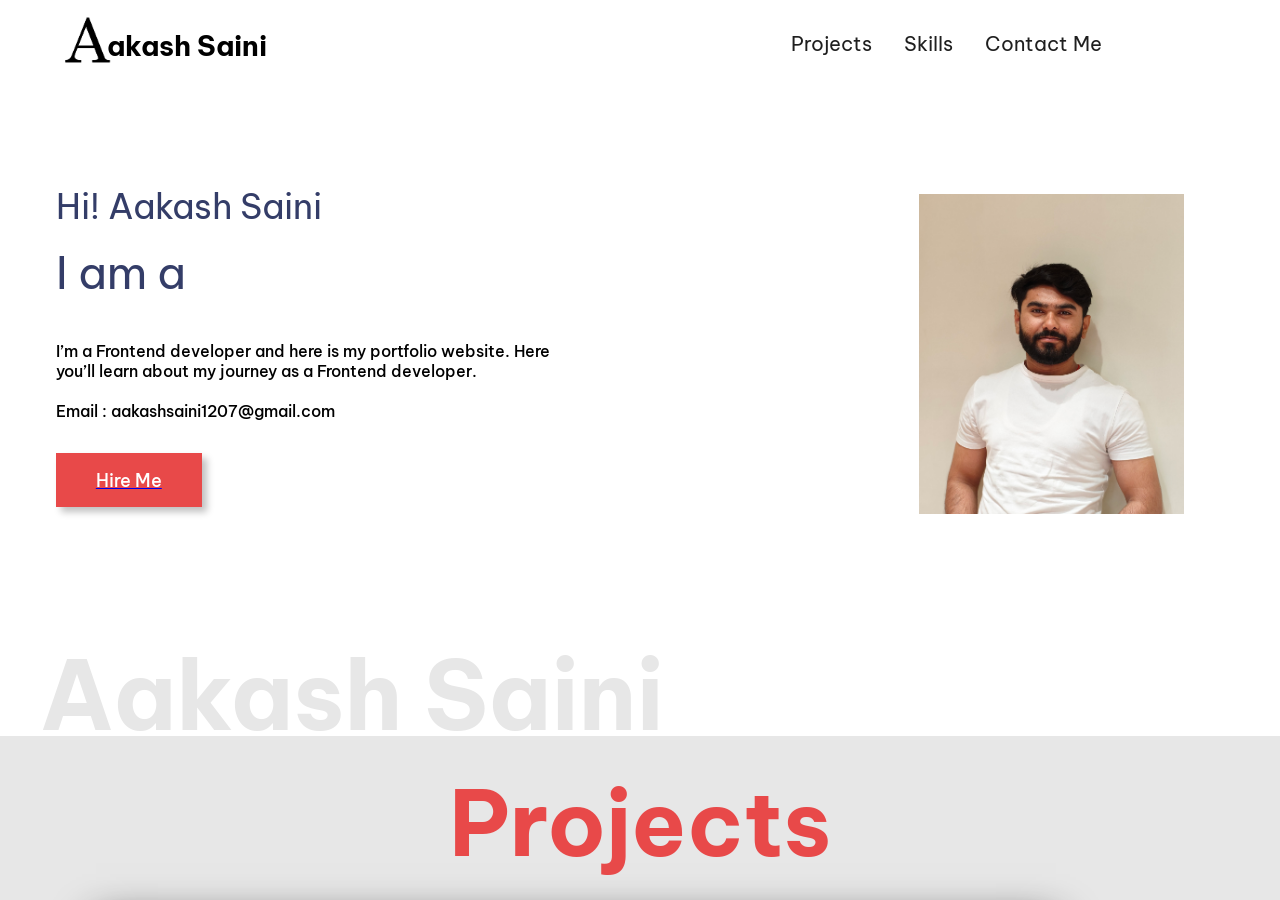
==== index.html @ d90a89c8 "new Link" ====
<!DOCTYPE html>
<html lang="en">

<head>
  <meta charset="UTF-8" />
  <meta http-equiv="X-UA-Compatible" content="IE=edge" />
  <meta name="viewport" content="width=device-width, initial-scale=1.0" />
  <title>Aakash Saini</title>

  <!-- Link CSS -->
  <link rel="stylesheet" href="./styles.css" />
  <link rel="stylesheet" href="https://cdnjs.cloudflare.com/ajax/libs/font-awesome/6.5.0/css/all.min.css" />

  <!-- Favicon -->
  <link rel="shortcut icon" href="./images/userAsset/Alogo.png" type="image/x-icon" />
</head>

<body>
  <div id="wrapper">
    <!-- Header Start -->
    <header>
      <div class="logo">
        <img src="./images/userAsset/Alogo.png" alt="#" />
        <h2 class="logoText">akash Saini</h2>
      </div>
      <nav>
        <ul>
          <li><a href="#projects">Projects</a></li>
          <li><a href="#skills">Skills</a></li>
          <li><a href="#contactMe">Contact Me</a></li>
        </ul>
      </nav>
    </header>
    <!-- Header End -->

    <!-- Hero Section Start -->
    <section class="heroSection">
      <h3 class="fadedText absolute">Aakash Saini</h3>
      <div class="infoContainer">
        <div class="heading">Hi! Aakash Saini</div>
        <div class="heading subHeading">I am a <span class="role"></span></div>
        <p class="desc">
          I’m a Frontend developer and here is my portfolio website. Here
          you’ll learn about my journey as a Frontend developer.
          <br><br>
          Email : aakashsaini1207@gmail.com
        </p>
     <a href="www.linkedin.com/in/aakash-saini112005"><div class="btn">Hire Me</div></a>   
      </div>
      <div class="imgContainer">
        <div class="absolute icons iconDots">
          <img src="./images/userAsset/dots.png" alt="" />
        </div>
        <div class="absolute icons icon-cube">
          <img src="./images/userAsset/cube.png" alt="" />
        </div>
        <div class="absolute icons icon-circle">
          <img src="./images/userAsset/circle.png" alt="" />
        </div>
        <div class="absolute icons iconZigZag">
          <img src="./images/userAsset/zigzags.png" alt="" />
        </div>
        <div class="absolute icons icon-plus">
          <img src="./images/userAsset/plus.png" alt="" />
        </div>
        <div class="">
          <div class="userImage">
            <img src="./images/userAsset/Aakash.jpg" alt="" />
          </div>
        </div>
      </div>
    </section>
    <!-- Hero Section End -->

    <!-- Project Section Start -->
    <section id="projects" class="projectSection">
      <h2 class="projectTitle">Projects</h2>
      <div class="projectContainer">
        <div class="projectCard" id="project1">
          <div class="projectNumber rightNumber">01</div>
          <div class="projectContent leftProjectContent">
            <div class="projectSkillsContainer">
              <img class="projectSkill" src="./images/stack/HTML.png" alt="" />
              <img class="projectSkill" src="./images/stack/CSS.png" alt="" />
              <img class="projectSkill" src="./images/stack/Javascript.svg" alt="" />
              <img class="projectSkill" src="./images/stack/Tailwind.png" alt="" />
              <img class="projectSkill" src="./images/stack/Redux.svg" alt="" />
              <img class="projectSkill" src="./images/stack/Vercel.svg" alt="" />
            </div>
            <h2 class="projectHeading">SHOPNETIC</h2>
            <p class="projectSubHeading">
              Its is a Ecommerce Platform which provide you to ShOP According Your Need
            </p>
            <div class="btnGroup">
              <button class="btn btnProject">Read More</button>
              <a href="https://github.com/aakash112005/SHOPNETIC">
                <i title="GitHubLink" class="fa-brands fa-github icon"></i>
              </a>
              <a href="https://shopnetic-green.vercel.app/">
                <i title="Live Link" class="fa-solid fa-link icon"></i>
              </a>
            </div>
          </div>
        </div>

        <div class="projectCard" id="project2">
          <div class="projectNumber leftNumber">02</div>
          <div class="projectContent rightProjectContent">
            <div class="projectSkillsContainer">
              <img class="projectSkill" src="./images/stack/HTML.png" alt="" />
              <img class="projectSkill" src="./images/stack/CSS.png" alt="" />
              <img class="projectSkill" src="./images/stack/Javascript.svg" alt="" />
              <img class="projectSkill" src="./images/stack/Tailwind.png" alt="" />
              <img class="projectSkill" src="./images/stack/Redux.svg" alt="" />
              <img class="projectSkill" src="./images/stack/Vercel.svg" alt="" />
            </div>
            <h2 class="projectHeading">Tech-Courses</h2>
            <p class="projectSubHeading">
              A platform to Learn various Technology
            </p>
            <div class="btnGroup">
              <button class="btn btnProject">Read More</button>
              <a href="https://github.com/aakash112005/Tech-Courses">
                <i title="GitHubLink" class="fa-brands fa-github icon"></i>
              </a>
              <a href="https://tech-courses-omega.vercel.app/">
                <i title="Live Link" class="fa-solid fa-link icon"></i>
              </a>
            </div>
          </div>
        </div>

        <div class="projectCard" id="project3">
          <div class="projectNumber rightNumber">03</div>
          <div class="projectContent leftProjectContent">
            <div class="projectSkillsContainer">
              <img class="projectSkill" src="./images/stack/HTML.png" alt="" />
              <img class="projectSkill" src="./images/stack/CSS.png" alt="" />
              <img class="projectSkill" src="./images/stack/Javascript.svg" alt="" />
              <img class="projectSkill" src="./images/stack/Tailwind.png" alt="" />
              <img class="projectSkill" src="./images/stack/Redux.svg" alt="" />
              <img class="projectSkill" src="./images/stack/Vercel.svg" alt="" />
            </div>
            <h2 class="projectHeading">Weather App</h2>
            <p class="projectSubHeading">A Website in Which Your Weather of Your city</p>
            <div class="btnGroup">
              <button class="btn btnProject">Read More</button>
              <a href="https://github.com/aakash112005/Weather-App">
                <i title="GitHubLink" class="fa-brands fa-github icon"></i>
              </a>
              <a href="https://aakash112005.github.io/Weather-App/">
                <i title="Live Link" class="fa-solid fa-link icon"></i>
              </a>
            </div>
          </div>
        </div>

        <div class="projectCard" id="project4">
          <div class="projectNumber leftNumber">04</div>
          <div class="projectContent rightProjectContent">
            <div class="projectSkillsContainer">
              <img class="projectSkill" src="./images/stack/HTML.png" alt="" />
              <img class="projectSkill" src="./images/stack/CSS.png" alt="" />
              <img class="projectSkill" src="./images/stack/Javascript.svg" alt="" />
              <img class="projectSkill" src="./images/stack/Tailwind.png" alt="" />
              <img class="projectSkill" src="./images/stack/Vercel.svg" alt="" />
            </div>
            <h2 class="projectHeading">Blogging Platform</h2>
            <p class="projectSubHeading">Blogging Platform where you see and upload Blogs</p>
            <div class="btnGroup">
              <button class="btn btnProject">Read More</button>
              <a href="https://github.com/aakash112005/Blogging-Site">
                <i title="GitHubLink" class="fa-brands fa-github icon"></i>
              </a>
              <a href="https://aakash112005.github.io/Blogging-Site/">
                <i title="Live Link" class="fa-solid fa-link icon"></i>
              </a>
            </div>
          </div>
        </div>
      </div>
    </section>
    <!-- Project Section End -->

    <!-- Skill Section Start -->
    <section class="skillContainer" id="skills">
      <div class="skillFadedText absolute">Skills</div>
      <div class="leftSkillContainer">
        <h2 class="skillHeading"><span>M</span>e and <br />MyTech Stack</h2>
        <div class="skillSubHeading">
          <p>
            Hi Everyone My name is Aakash Saini I am a Front Web Developer. I have been working for last 1 Year and currently I am
            an undergraduate in CSE.
          </p>
          <p>
            I'm a dedicated Computer Science Engineering student at AKGEC with a strong interest in frontend web development
            and problem-solving using Data Structures and Algorithms in C++.
            Looking ahead, I’m excited to dive into the world of Artificial Intelligence and Machine Learning.
          </p>
          <p>
            Alongside my core degree, I’m pursuing a minor in Project Management to better understand how tech solutions are planned,
            executed, and delivered in real-world scenarios.
          </p>
        </div>
      </div>

      <div class="rightSkillContainer">
        <img src="./images/userAsset/blob vector.png" class="blobStyle" alt="" />
        <img src="./images/stack/HTML.png" alt="" class="skillsLogo" />
        <img src="./images/stack/CSS.png" alt="" class="skillsLogo" />
        <img src="./images/stack/Javascript.svg" alt="" class="skillsLogo" />
        <img src="./images/stack/React.png" alt="" class="skillsLogo" />
        <img src="./images/stack/NodeJs.svg" alt="" class="skillsLogo" />
        <img src="./images/stack/Next.svg" alt="" class="skillsLogo" />
        <img src="./images/stack/Redux.svg" alt="" class="skillsLogo" />
        <img src="./images/stack/Tailwind.png" alt="" class="skillsLogo" />
        <img src="./images/stack/Bootstrap.svg" alt="" class="skillsLogo" />
        <img src="./images/stack/MaterialUI.svg" alt="" class="skillsLogo" />
        <img src="./images/stack/Express.png" alt="" class="skillsLogo" />
        <img src="./images/stack/Git.svg" alt="" class="skillsLogo" />
        <img src="./images/stack/Github.svg" alt="" class="skillsLogo" />
        <img src="./images/stack/Graphql.svg" alt="" class="skillsLogo" />
        <img src="./images/stack/MongoDB.svg" alt="" class="skillsLogo" />
        <img src="./images/stack/Vercel.svg" alt="" class="skillsLogo" />
        <img src="./images/stack/ChartJs.svg" alt="" class="skillsLogo" />
        <img src="./images/stack/Bash.svg" alt="" class="skillsLogo" />
        <img src="./images/stack/Docker.svg" alt="" class="skillsLogo" />
        <img src="./images/stack/K8s.svg" alt="" class="skillsLogo" />
      </div>
    </section>
    <!-- Skill Section End -->

    <!-- Contact Me Section Start -->
    <section class="contactMeSection" id="contactMe">
      <div class="container">
        <h2>Contact Me</h2>
        <h3>Questions, Thoughts, Or Just Want To Say Hello?</h3>
        <div class="contactUsForm">
          <form action="#">
            <div class="formFieldContainer">
              <input class="formField" type="text" placeholder="Enter your name" />
            </div>
            <div class="formFieldContainer">
              <input class="formField" type="email" placeholder="Enter your email address" />
            </div>
            <div class="formFieldContainer">
              <input class="formField" type="text" placeholder="Enter your Subject address" />
            </div>
            <div class="formFieldContainer">
              <textarea class="formField" name="message" cols="30" rows="10" placeholder="Enter your message"></textarea>
            </div>
            <div class="formBtn">
              <button type="submit" class="btn" id="submit-btn">
                Send Message<i class="submit-icon fa-solid fa-paper-plane"></i>
              </button>
            </div>
          </form>
        </div>
      </div>
    </section>
    <!-- Contact Me Section End -->

    <!-- Footer Section Start -->
    <footer>
      <div class="container footerContainer">
        <div class="footerFadedText">Aakash Saini</div>
        <div class="linkContainer">
          <div><a href="#projects">Projects</a></div>
          <div><a href="#skills">Skills</a></div>
          <div><a href="#contactMe">Contact Me</a></div>
        </div>
        <div class="iconContainer">
          <a href="https://www.linkedin.com/in/aakash-saini112005"><i class="fa-brands fa-linkedin icon"></i></a>
          <a href="https://github.com/aakash112005"><i class="fa-brands fa-github icon"></i></a>
          <i class="fa-brands fa-twitter icon"></i>
          <i class="fa-brands fa-instagram icon"></i>
          <a href="mailto:aakashsaini1207@gmail.com"><i class="fa-regular fa-envelope icon"></i></a>
        </div>
      </div>
    </footer>
  </div>

  <script src="https://cdn.jsdelivr.net/npm/typed.js@2.0.12"></script>
  <script src="https://kit.fontawesome.com/58a810656e.js" crossorigin="anonymous"></script>
  <script>
    var typeData = new Typed(".role", {
      strings: [
        "Frontend Developer",
        "Web Developer",
        "UI-UX Designer",
        "Backend Developer",
        "Coder",
      ],
      loop: true,
      typeSpeed: 100,
      backSpeed: 80,
      backDelay: 1000,
    });
  </script>
</body>
</html>
---- styles.css ----
@import url("https://fonts.googleapis.com/css2?family=Be+Vietnam+Pro:wght@300&display=swap");

* {
  box-sizing: border-box;
  margin: 0;
  padding: 0;
  font-family: "Be Vietnam Pro", sans-serif;
}


#wrapper {
  width: 100%;
  height: 100vh;
  overflow-y: auto;
  overflow-x: hidden;
  scroll-behavior: smooth;
}


/* Header Start  */
header {
  width: 100%;
  /* height: auto; */
  display: flex;
  padding: 10px 50px;
  align-items: center;
  justify-content: space-between;
}

header .logo {
  display: flex;
  justify-content: baseline;
  align-items: center;
}

header .logo img {
  width: 70px;
}

.logoText {
  margin-left: -0.8rem;
  font-size: 28px;
}

nav ul {
  display: flex;
  margin-right: 4em;
  padding: 0 4em;
  gap: 2rem;
}

nav ul li {
  list-style-type: none;
}

nav ul li a {
  text-decoration: none;
  color: #1f1f1f;
  transition: font-weight 0.3s;
  font-size: 20px;
  line-height: 17px;
  display: inline-block;
}

nav ul li a:hover {
  transform: scale(1.02);
  font-weight: bold;
}

/* Header End */

/* Hero Section Start  */
.heroSection {
  gap: 5rem;
  margin: 4rem auto;
  padding: 0 1rem;
  padding-bottom: 8rem;
  display: flex;
  justify-content: center;
  align-items: center;
  position: relative;
  width: 1200px;
}

.infoContainer {
  display: flex;
  flex-direction: column;
  gap: 2rem;
  justify-content: center;
  /* width: 100%; */
}

.fadedText {
  user-select: none;
  font-size: 6em;
  color: #e7e7e7;
  bottom: -16%;
  left: 0;
  font-weight: bold;
}

.absolute {
  position: absolute;
}

.heading {
  font-size: 35px;
  color: #343d68;
  line-height: 30px;
}

.role {
  color: #4e45d5;
  font-weight: 800;
}

.subHeading {
  font-size: 45px;
  line-height: 40px;
}

.desc {
  font-size: 16px;
  margin-top: 1rem;
  width: 70%;
  font-weight: 500;
}

.btn {
  background-color: #e84949;
  width: fit-content;
  color: white;
  padding: 0.8rem 2.3rem;
  box-shadow: 5px 5px 7px 0px #0000003f;
  font-size: 18px;
  cursor: pointer;
  transition: all 0.5s;
  font-weight: 500;
  border: solid 3px transparent;
  position: relative;
  z-index: 1;
}

.btn::before {
  content: "";
  position: absolute;
  background-color: #fff;
  top: 0px;
  left: 0;
  right: 0;
  bottom: 0px;
  z-index: -1;
  transform: scaleX(0);
  transform-origin: left;
  transition: all 0.8s;
}

.btn:hover::before {
  transform: scaleX(1);
}

.btn:hover {
  border: solid 3px #e84949;
  color: black;
}

.imgContainer {
  position: relative;
}

.userImage {
  padding: 2.5rem;
  transition: all 1s;
  animation: scaleImage 5s linear infinite;
  width: 345px;
  height: 390px;
}

@keyframes scaleImage {
  0% {
    scale: 1;
    filter: grayscale(1);
  }

  50% {
    filter: grayscale(0);
    box-shadow: 3px 3px 10px black;
    scale: 0.9;
  }

  100% {
    scale: 1;
    filter: grayscale(1);
  }
}

.userImage img {
  z-index: -9;
  width: 100%;
}

.icons {
  z-index: 9;
}

.iconDots {
  bottom: -1rem;
  right: 0;
  animation: dotsAnimation 5s linear infinite;
}

@keyframes dotsAnimation {
  50% {
    transform: translateY(-15px);
  }
}

.iconZigZag {
  z-index: 10;
  top: 1.5em;
  left: -0.3em;
  animation: zigzagAnimation 5s infinite;
}

@keyframes zigzagAnimation {
  50% {
    left: 5%;
    top: 3%;
  }
}

.icon-cube {
  z-index: 9;
  top: -0.8em;
  right: 1em;
  animation-name: cubeRotate;
  animation-duration: 3s;
  animation-iteration-count: infinite;
}

@keyframes cubeRotate {
  0% {
    transform: rotateY(0deg) translateY(0px);
  }
  50% {
    transform: rotateY(180deg) translateY(-12px);
  }
  100% {
    transform: rotateY(360deg) translateY(0px);
  }
}

.icon-circle {
  z-index: 9;
  left: 0;
  bottom: 0;
  animation-name: shakeEffect;
  animation-duration: 6s;
  animation-timing-function: linear;
  animation-iteration-count: infinite;
}
@keyframes shakeEffect {
  50% {
    left: 5%;
    bottom: 10%;
  }
}
.icon-plus {
  z-index: 9;
  top: -0.8rem;
  left: 50%;
  animation: shakeEffectPlus 5s ease-in infinite;
}

@keyframes shakeEffectPlus {
  50% {
    top: 2%;
    left: 48%;
  }
}

/* Hero Section Ends  */

/* Projects Section  */
.projectSection {
  margin-top: 4rem auto;
  background-color: #e7e7e7;
 
  
}

.projectTitle {
  color: #e84949;
  font-size: 90px;
  line-height: 75px;
  padding: 50px 0 30px;
  text-align: center;
}

.projectContainer {
  display: flex;
  flex-direction: column;
  gap: 120px;
  /* width: 100%; */
}

#project1 {
  background-image: url(./Images/projects/Project4.png);
  right: 5%;
}

#project2 {
  background-image: url(./Images/projects/Project4.png);
  left: 5%;
}

#project3 {
  background-image: url(./Images/projects/Project4.png);
  right: 5%;
}

#project4 {
  background-image: url(./Images/projects/Project4.png);
  left: 5%;
  
}

.projectCard {
  width:75%;
  height: 550px;
  background-size: cover;
  background-repeat: no-repeat;
  position: relative;
  box-shadow: 0px 0px 40px #1f1f1f;
  margin: 2rem auto;
  z-index: 2;
}

.projectCard::before {
  content: "";
  position: absolute;
  top: 0;
  bottom: 0;
  right: 0;
  left: 0;
  background: linear-gradient(45deg, #343d68, #343d68be, #343d687c);
  z-index: 1;
  transition: 0.5s all;
  transform-origin: left;
  transform: scaleX(0);
}

.projectCard:hover::before {
  transform: scaleX(1);
}

.projectNumber {
  position: absolute;
  font-size: 200px;
  font-weight: 600;
  color: #fff;
  display: none;
  z-index: 10;
  transition: 0.8s;
}

.rightNumber {
  top: -45px;
  right: -45px;
}

.leftNumber {
  top: -45px;
  left: -45px;
}

.projectCard:hover .projectNumber {
  display: block;
}

.projectCard::after {
  content: "";
  position: absolute;
  top: 0;
  right: 0;
  bottom: 0;
  left: 0;
  background-color: #1f1f1f9a;
  z-index: 0;
}

.projectContent {
  display: flex;
  flex-direction: column;
  gap: 1rem;
  color: white;
  padding: 2em;
  bottom: 20%;
  position: absolute;
  z-index: 5;
  transition: all 0.4s;
}
#project4 .projectContent{
  margin-left: 60px;
}

.leftProjectContent {
  left: 5%;
}

.rightProjectContent {
  right: 5%;
}

.projectSkillsContainer {
  display: flex;
  flex-wrap: wrap;
  max-width: 60%;
  gap: 1em;
}

.projectSkill {
  width: 40px;
}
.projectHeading {
  font-size: 50px;
  font-weight: bold;
  line-height: 3rem;
}

.projectSubHeading {
  font-size: 16px;
  font-style: italic;
  width: 70%;
}

.projectCard:hover .projectContent {
  transform: scale(1.1);
}

.btnGroup {
  display: flex;
  gap: 0.9rem;
  align-items: center;
}

.btnGroup .btnProject {
  border: none;
  outline: none;
}
.icon {
  cursor: pointer;
  color: white;
  font-size: 35px;
  transition: all 0.4s;
}

.icon:hover {
  color: #e84949;
}

/* Project Section End  */

/* Skill Section Start  */
.skillContainer {
  position: relative;
  display: flex;
  padding: 5rem;
  margin: 10rem auto;
  gap: 30px;
  width: 80%;
}

.leftSkillContainer {
  display: flex;
  flex-direction: column;
  width: 50%;
}

.skillHeading {
  color: #e84949;
  font-weight: 700;
  font-size: 50px;
  line-height: 50px;
}

.skillHeading span {
  font-size: 90px;
}

.skillSubHeading {
  margin-top: 1rem;
  width: 85%;
  text-align: justify;
}
.skillSubHeading p {
  margin: 15px 0;
}
.rightSkillContainer {
  display: flex;
  gap: 2rem;
  flex-wrap: wrap;
  width: 50%;
  position: relative;
  justify-content: center;
}

.blobStyle {
  position: absolute;
  top: 50%;
  left: 50%;
  transform: translate(-50%, -50%);
  z-index: -1;
  animation: blobAnimation 3s linear infinite;
}

@keyframes blobAnimation {
  50% {
    top: 54%;
    left: 46%;
  }
}

.skillsLogo {
  width: 80px;
  transition: all 0.5s;
}

.skillsLogo:hover {
  transform: scale(1.2);
}

.skillFadedText {
  font-size: 12em;
  right: -9%;
  bottom: -35%;
  user-select: none;
  color: #e7e7e7;
  font-weight: bold;
  margin-bottom: 35px;
}

/* Skill Section End  */

/* Contact Me Section Start  */
.contactMeSection {
  width: 100%;
  background-color: #e7e7e7;
}

.container {
  max-width: 1200px;
  margin: 0 auto;
}

.container h2 {
  font-size: 5em;
  padding-top: 2rem;
  color: #e84949;
}

.container h3 {
  font-size: 3em;
  color: #343d68aa;
}

.contactUsForm {
  display: flex;
  margin-top: 25px;
  justify-content: center;
  align-items: center;
  
}

.contactUsForm form {
  display: flex;
  flex-direction: column;
  gap: 30px;
  width: 70%
}

/* .formFieldContainer{
  width: 100%;
} */

.formField {
  width: 100%;
  height: 42px;
  padding: 0 2rem;
  font-size: 18px;
  border: none;
  border-radius: 5px;
  box-shadow: 2px 2px 10px #1f1f1f;
  background: #ffffff97;
  font-weight: 500;
 
}

.formfield:focus {
  border: none;
}

.formFieldContainer textarea {
  height: auto;
  padding-top: 1rem;
}

.formBtn .btn {
  transition: 0.5s;
  border: none;
  font-size: 1.4rem;
  margin: 1rem auto;
 

}

.formBtn .btn:hover {
  transform: scale(0.9);
}

.formBtn .btn i {
  padding: 0 1rem;
  font-size: 1.5rem;
}

/* Contact Me Section Ends  */

/* Footer Section Start  */
footer {
  background: #343d68;
  position: relative;
  padding: 5rem;
}

.footerFadedText {
  font-size: 5em;
  position: absolute;
  left: 0;
  bottom: 0;
  color: #535c87;
  user-select: none;
}

.footerContainer {
  display: flex;
  justify-content: space-between;
  align-items: center;
  gap: 1rem;
  padding: 1.2rem;
}

.linkContainer {
  display: flex;
  gap: 1.2em;
}

.linkContainer div a {
  color: white;
  text-decoration: none;
  transition: all 0.6s;
}

.linkContainer div a:hover{
  color: #e84949;
}

.iconContainer{
  display: flex;
  gap: 1rem;
}


/* dsjg */
/* Tablet View (<= 1024px) */
@media screen and (max-width: 1024px) {
  header {
    flex-direction: column;
    align-items: flex-start;
    padding: 10px 20px;
  }

  nav ul {
    flex-wrap: wrap;
    gap: 1rem;
    margin-right: 0;
    padding: 0;
  }

  .heroSection {
    flex-direction: column;
    width: 100%;
    padding: 2rem;
    gap: 2rem;
  }

  .projectCard {
    width: 90%;
    height: 450px;
  }

  .projectContent {
    bottom: 10%;
    padding: 1em;
  }

  .projectHeading {
    font-size: 40px;
  }

  .skillContainer {
    flex-direction: column;
    padding: 2rem;
  }

  .leftSkillContainer,
  .rightSkillContainer {
    width: 100%;
  }

  .skillFadedText {
    font-size: 6em;
    bottom: -20%;
  }

  .footerContainer {
    flex-direction: column;
    gap: 2rem;
  }
}

/* Mobile View (<= 768px) */
@media screen and (max-width: 768px) {
  .logoText {
    font-size: 22px;
  }

  nav ul {
    flex-direction: column;
    align-items: flex-start;
  }

  .heroSection {
    padding: 2rem 1rem;
  }

  .heading,
  .subHeading {
    font-size: 28px;
    line-height: 34px;
  }

  .desc {
    width: 100%;
    font-size: 14px;
  }

  .userImage {
    width: 250px;
    height: auto;
    padding: 1.5rem;
  }

  .projectTitle {
    font-size: 50px;
    line-height: 60px;
  }

  .projectContent {
    font-size: 14px;
  }

  .projectHeading {
    font-size: 30px;
  }

  .projectSubHeading {
    width: 90%;
  }

  .projectSkillsContainer {
    max-width: 90%;
  }

  .skillHeading {
    font-size: 36px;
  }

  .skillHeading span {
    font-size: 60px;
  }

  .container h2 {
    font-size: 3rem;
  }

  .container h3 {
    font-size: 2rem;
  }

  .footerFadedText {
    font-size: 3em;
  }
}
.email{
  font-size: 5px;
}
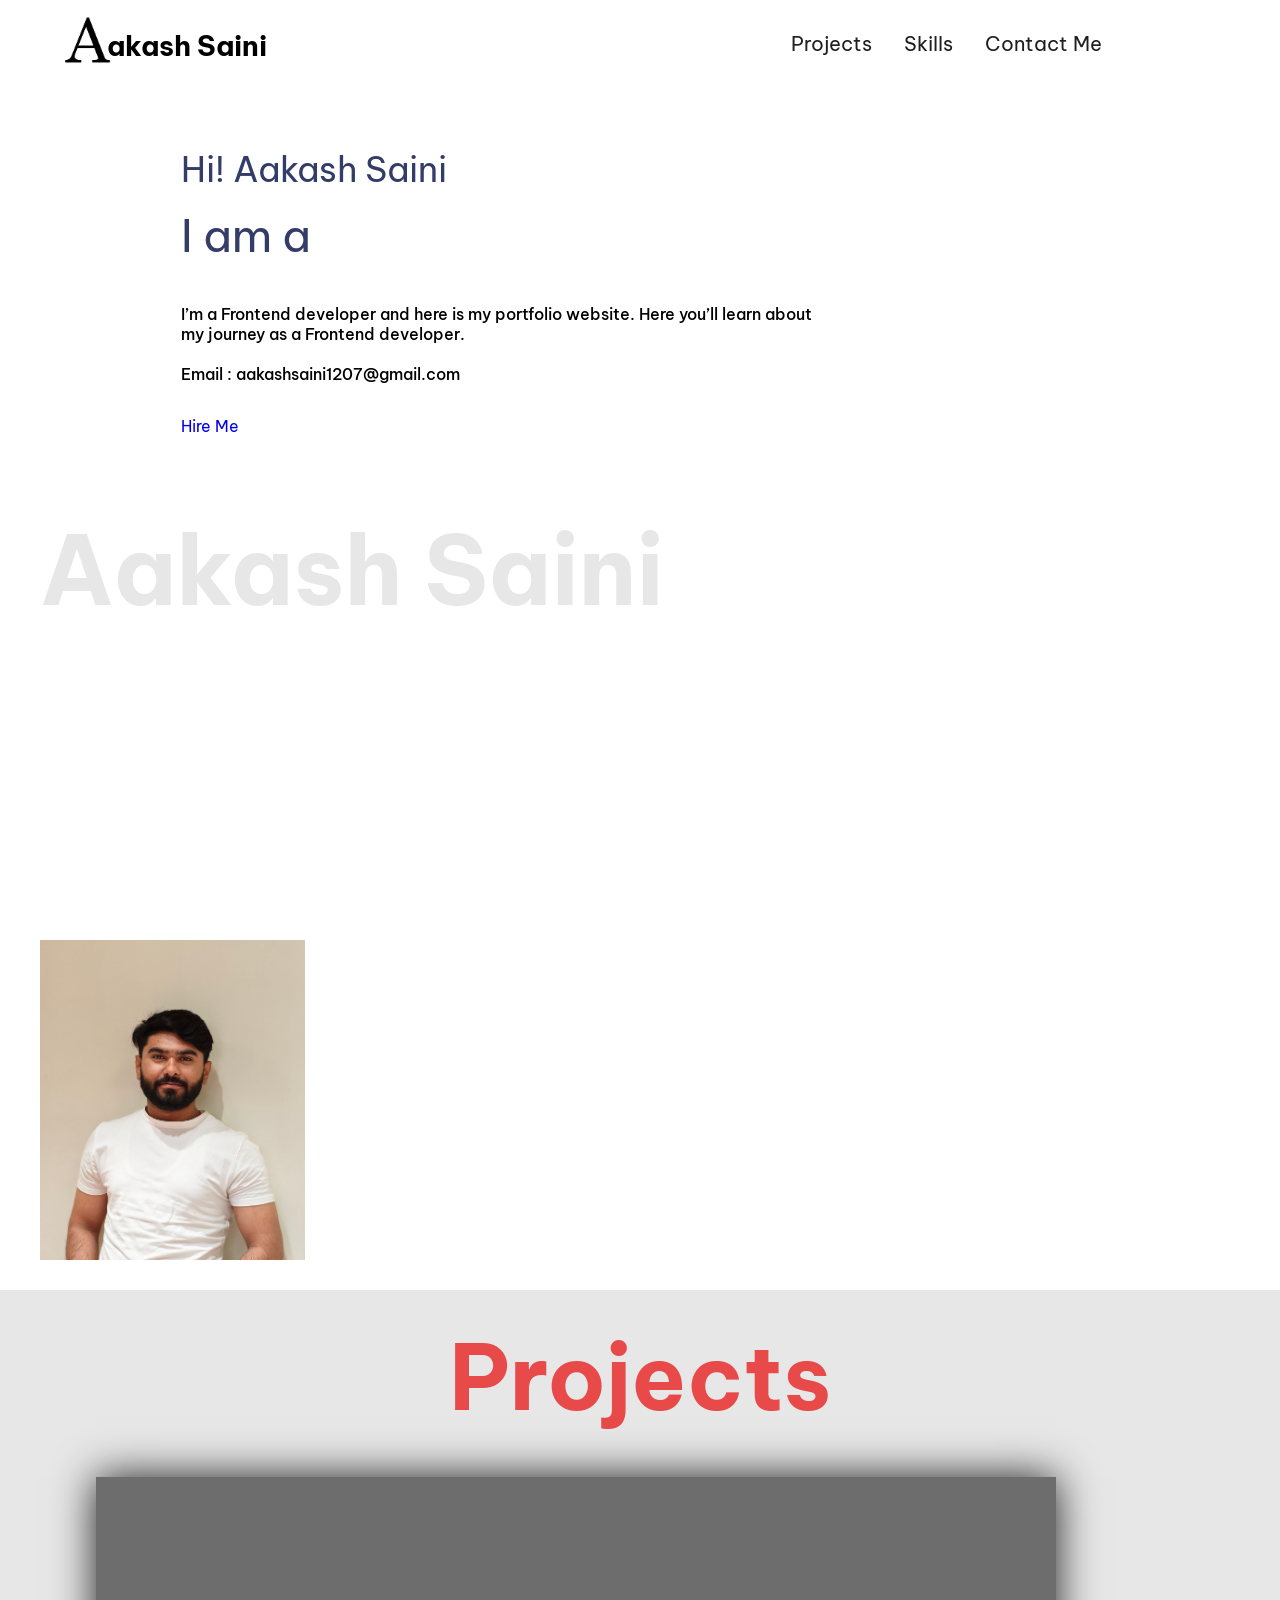
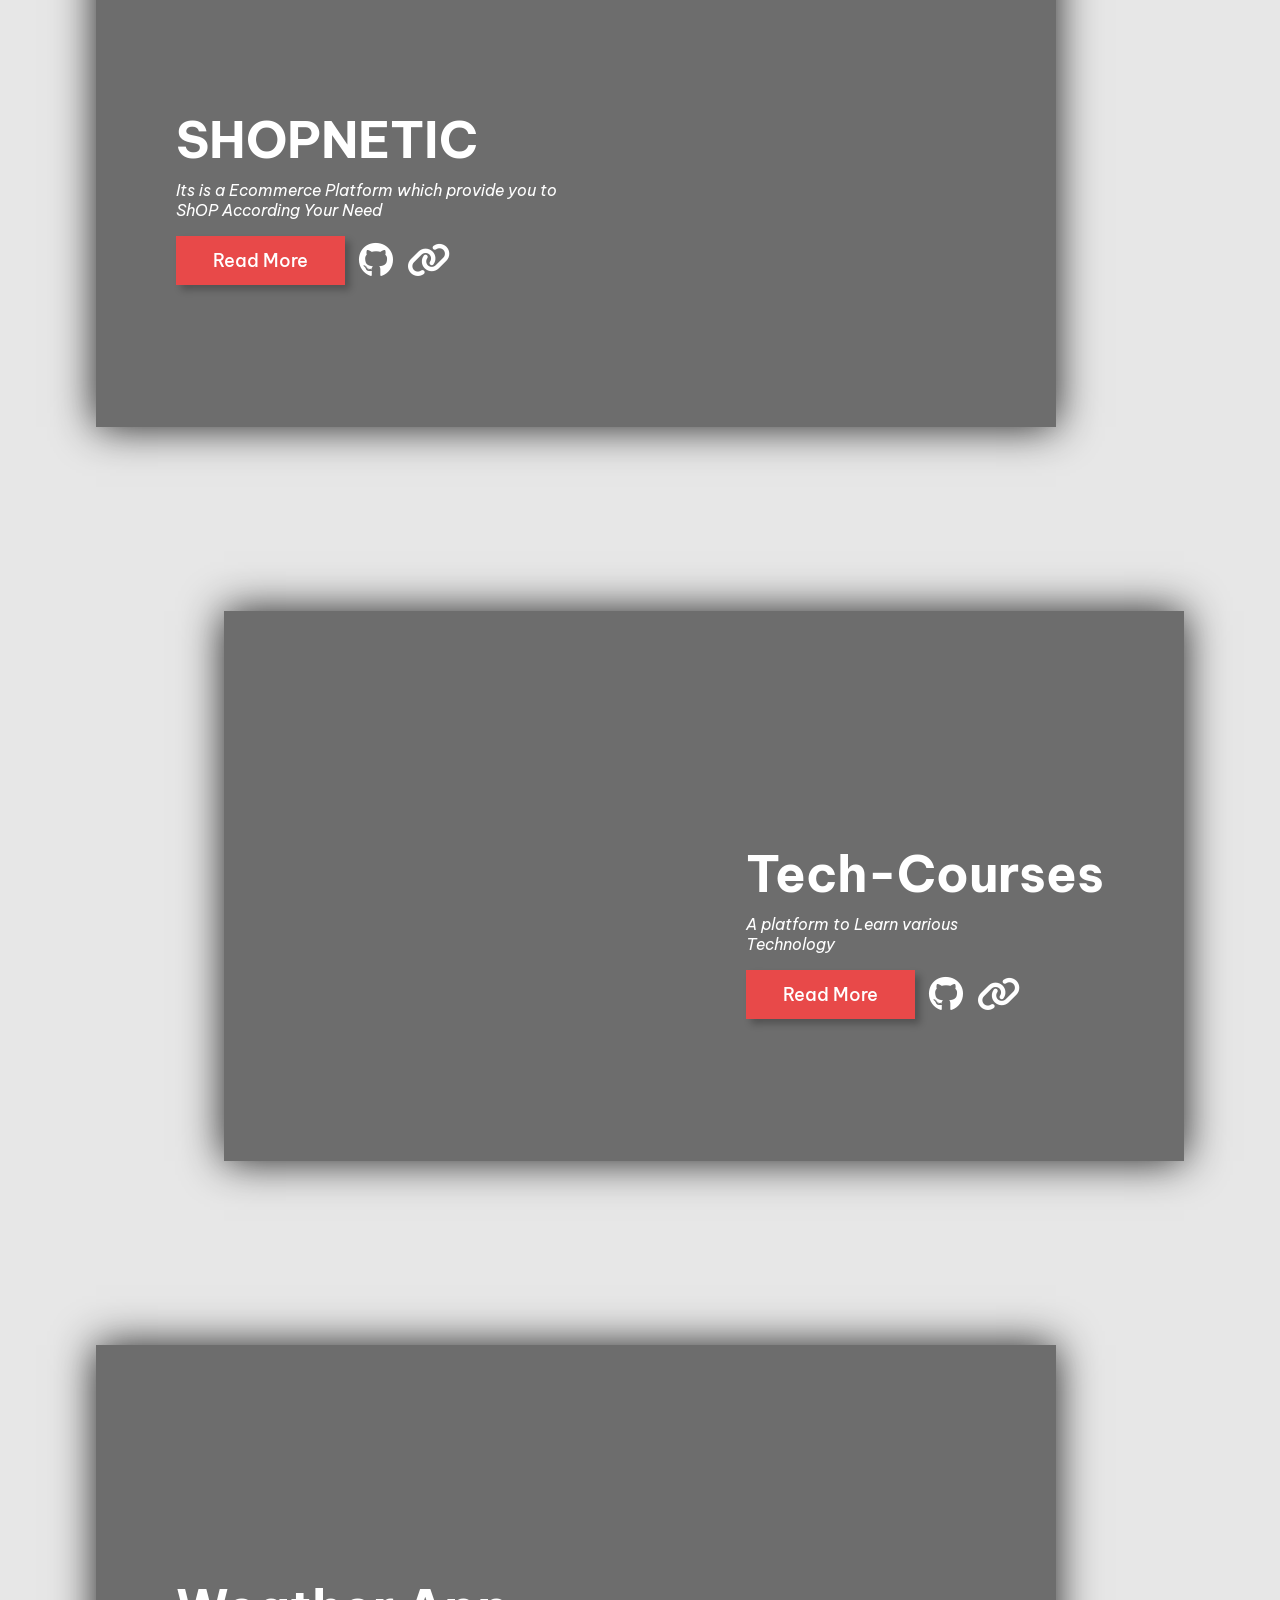
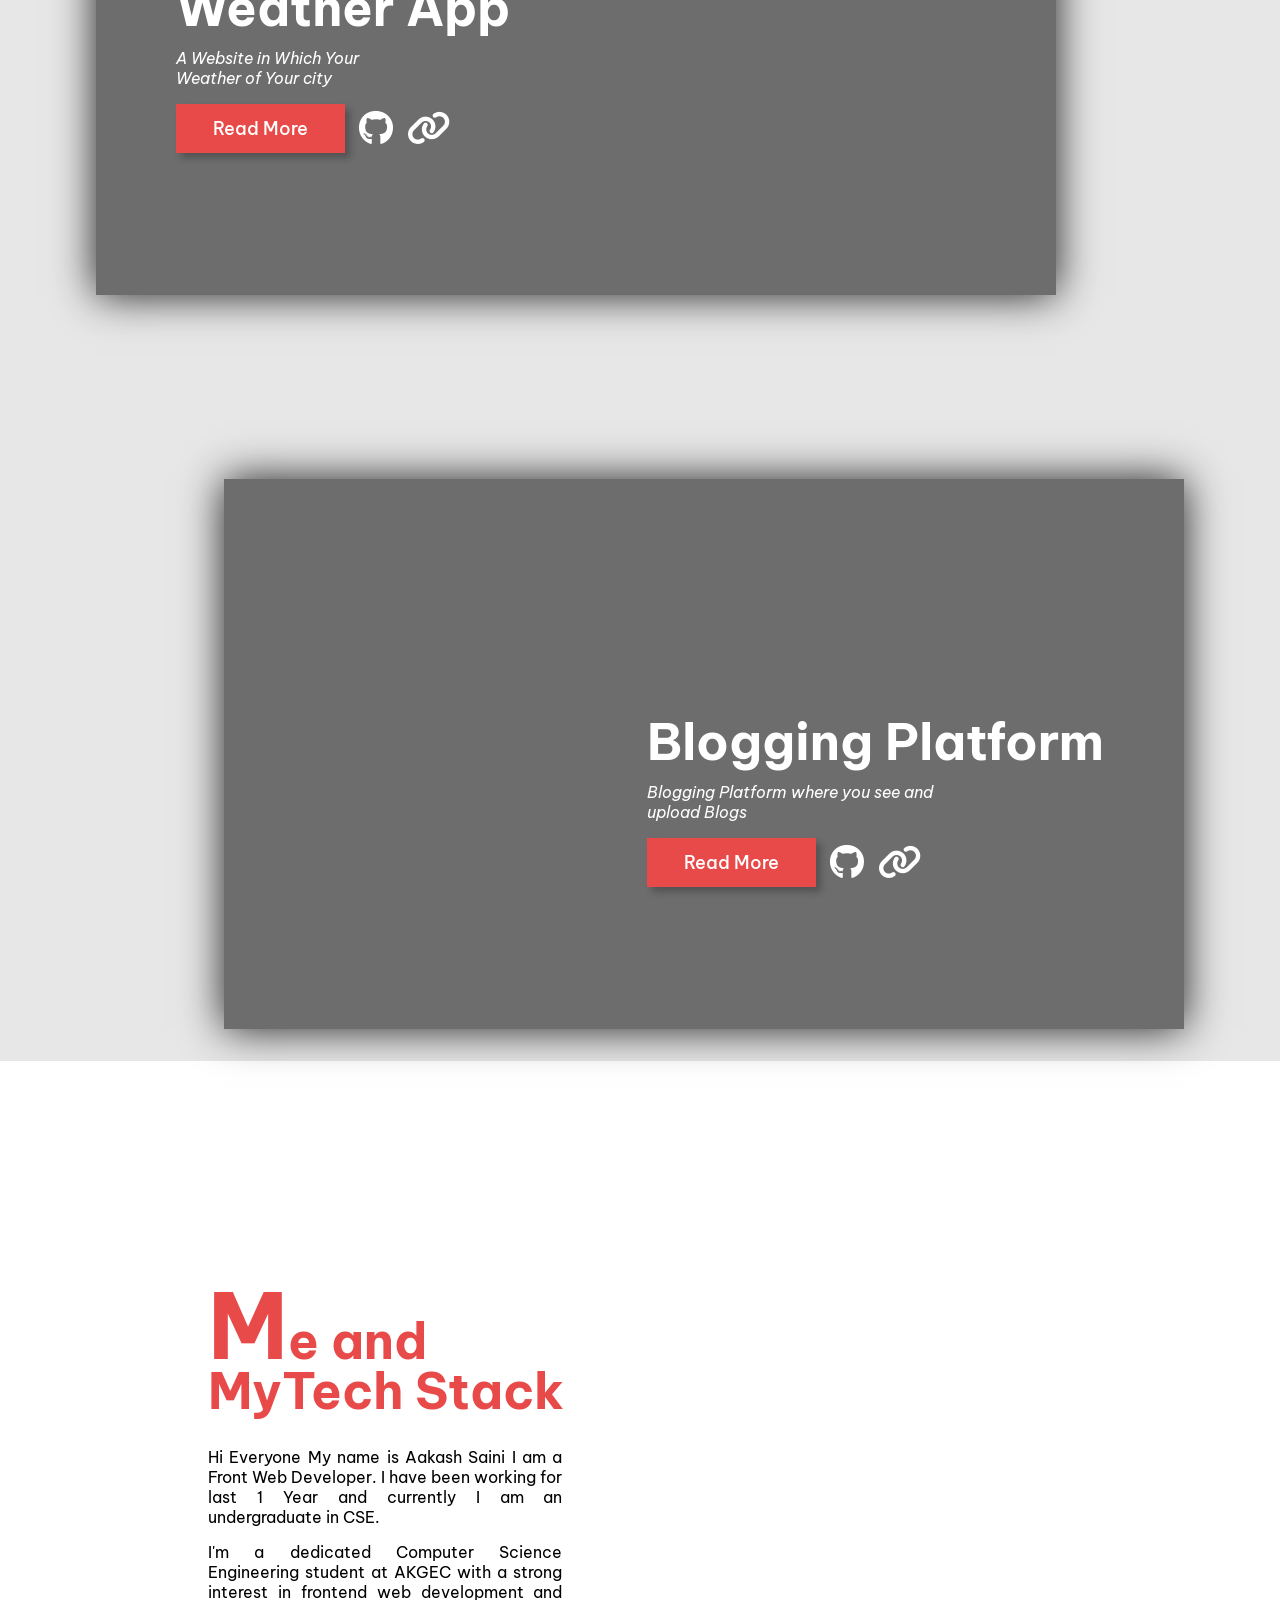
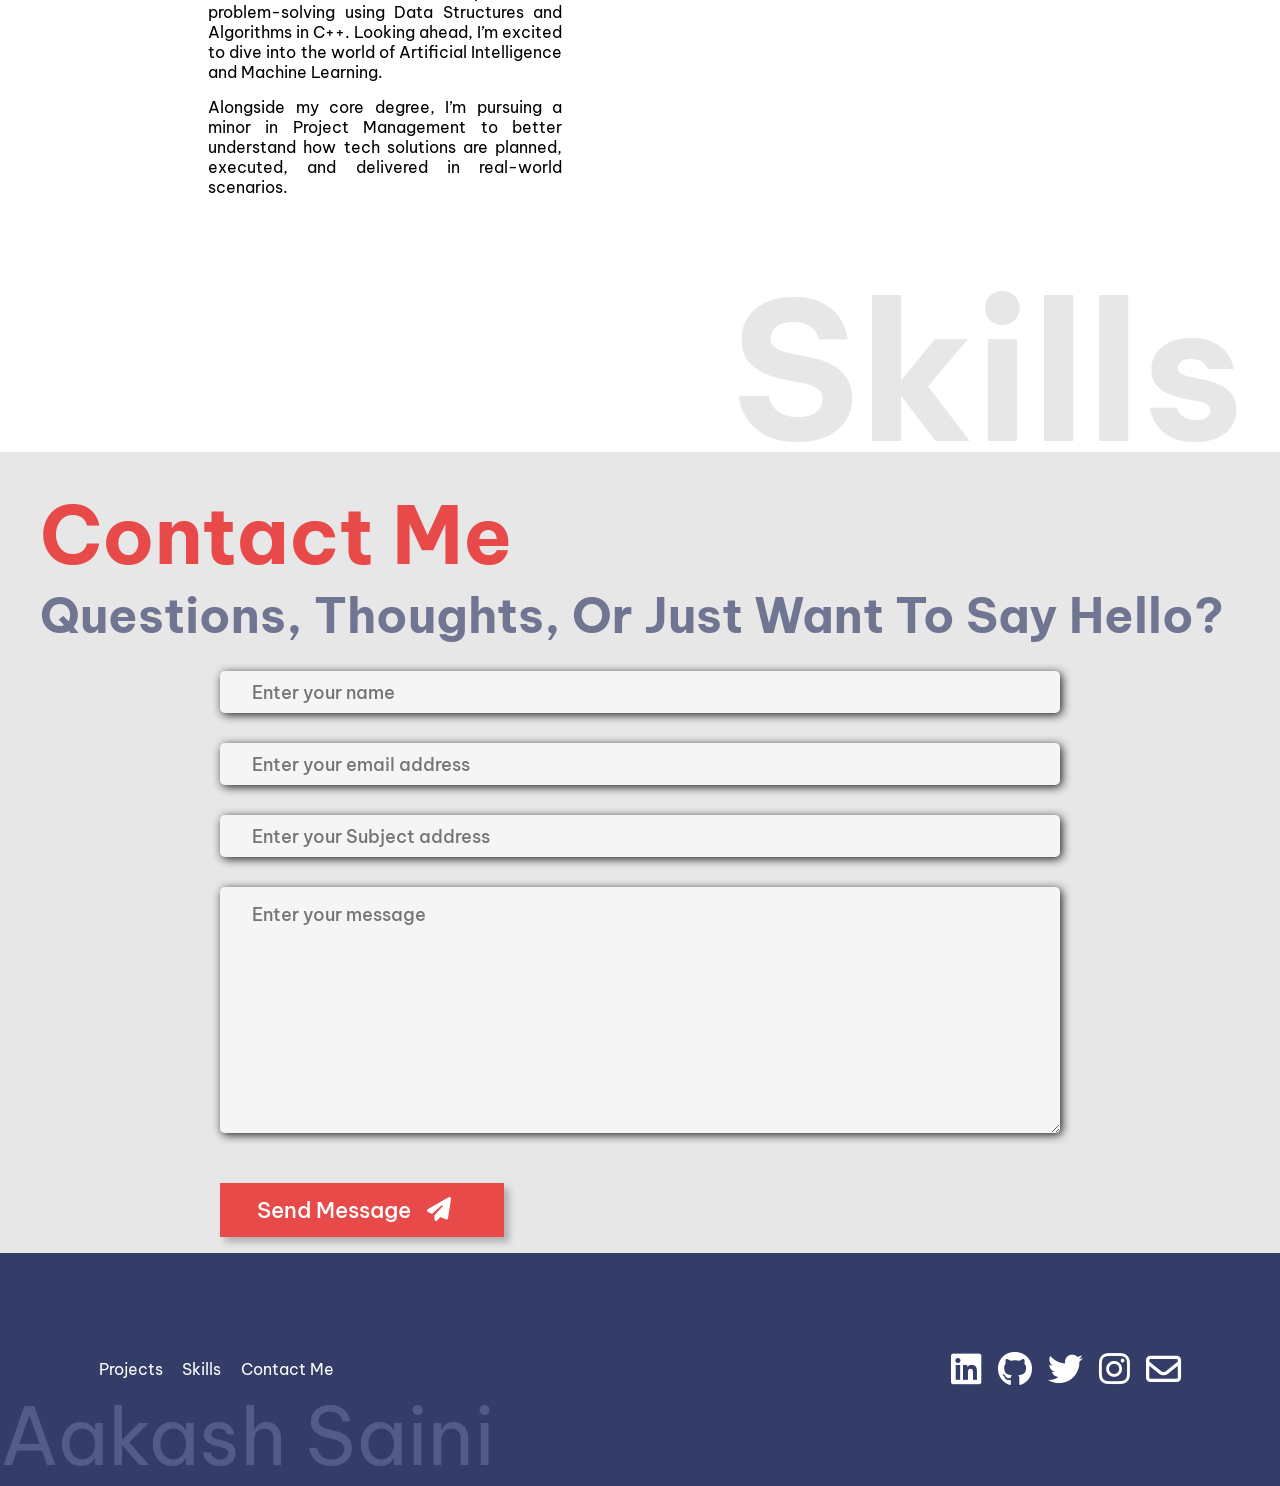
==== commit b54caebd: "Update index.html" ====
--- a/index.html
+++ b/index.html
@@ -46,7 +46,7 @@
           <br><br>
           Email : aakashsaini1207@gmail.com
         </p>
-     <a href="www.linkedin.com/in/aakash-saini112005"><div class="btn">Hire Me</div></a>   
+     <a href="www.linkedin.com/in/aakash-saini112005"  style="text-decoration: none; ><div class="btn">Hire Me</div></a>   
       </div>
       <div class="imgContainer">
         <div class="absolute icons iconDots">
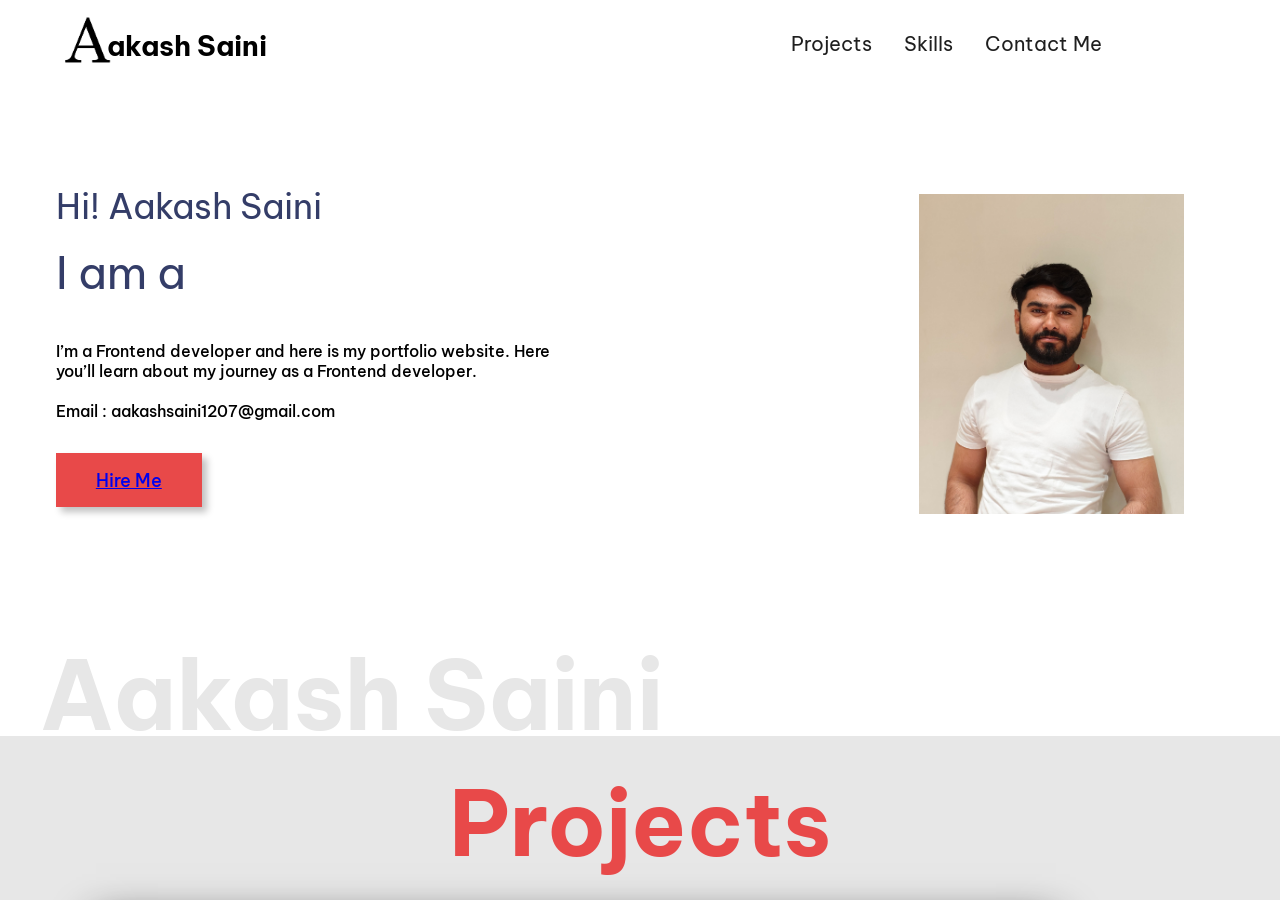
==== commit 8f36810b: "new Link" ====
--- a/index.html
+++ b/index.html
@@ -46,7 +46,7 @@
           <br><br>
           Email : aakashsaini1207@gmail.com
         </p>
-     <a href="www.linkedin.com/in/aakash-saini112005"  style="text-decoration: none; ><div class="btn">Hire Me</div></a>   
+     <div class="btn"><a href="www.linkedin.com/in/aakash-saini112005">Hire Me</a> </div> 
       </div>
       <div class="imgContainer">
         <div class="absolute icons iconDots">
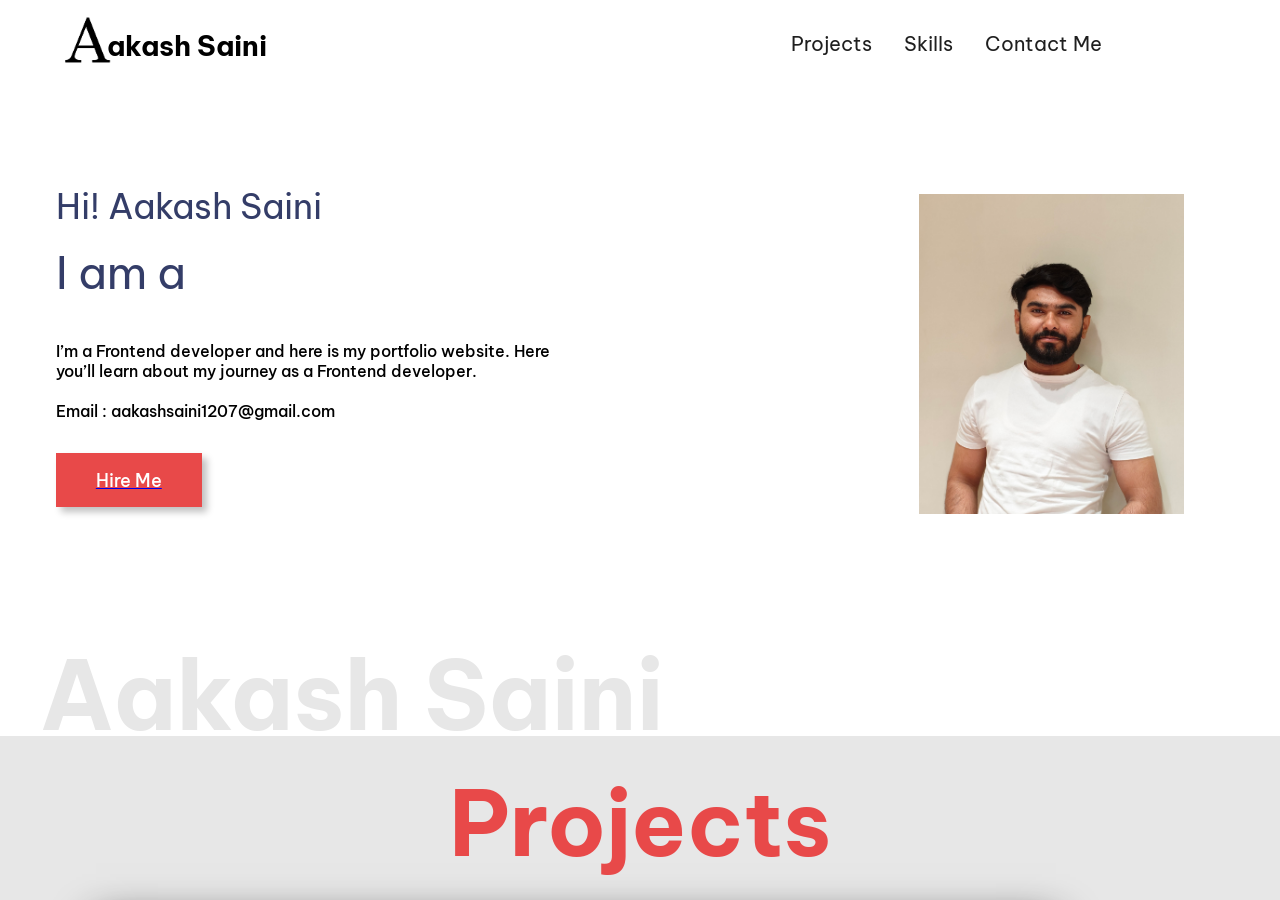
==== commit 46a8b794: "add tag" ====
--- a/index.html
+++ b/index.html
@@ -46,7 +46,7 @@
           <br><br>
           Email : aakashsaini1207@gmail.com
         </p>
-     <div class="btn"><a href="www.linkedin.com/in/aakash-saini112005">Hire Me</a> </div> 
+     <a href="https://www.linkedin.com/in/aakash-saini112005"><div class="btn">Hire Me</div> </a> 
       </div>
       <div class="imgContainer">
         <div class="absolute icons iconDots">
--- a/styles.css
+++ b/styles.css
@@ -163,6 +163,9 @@
   border: solid 3px #e84949;
   color: black;
 }
+.btn a {
+text-decoration: none;
+}
 
 .imgContainer {
   position: relative;
@@ -803,4 +806,4 @@
 }
 .email{
   font-size: 5px;
-}+}
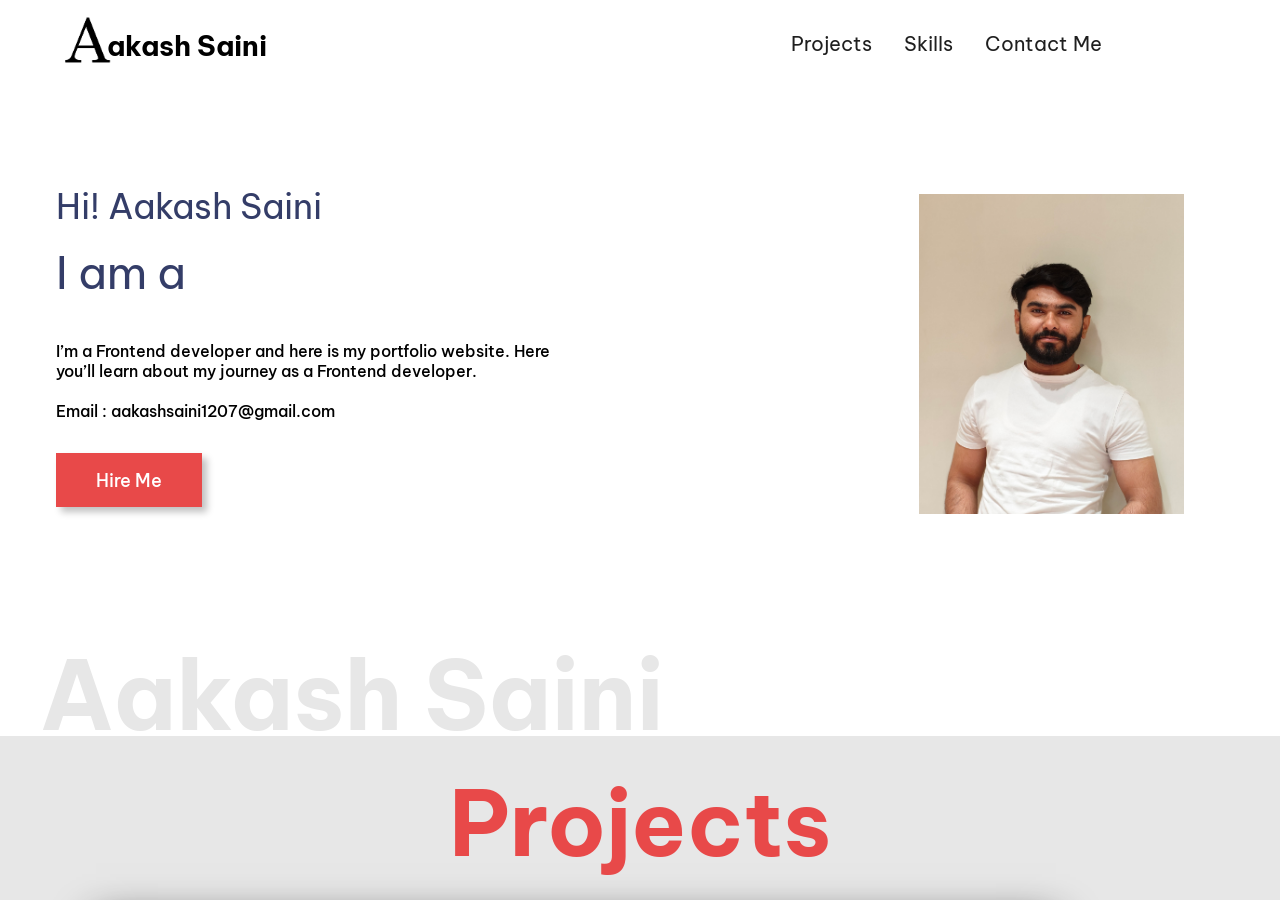
==== commit 568f55ba: "Adding form" ====
--- a/index.html
+++ b/index.html
@@ -211,22 +211,22 @@
         <img src="./images/stack/CSS.png" alt="" class="skillsLogo" />
         <img src="./images/stack/Javascript.svg" alt="" class="skillsLogo" />
         <img src="./images/stack/React.png" alt="" class="skillsLogo" />
-        <img src="./images/stack/NodeJs.svg" alt="" class="skillsLogo" />
-        <img src="./images/stack/Next.svg" alt="" class="skillsLogo" />
+        <!-- <img src="./images/stack/NodeJs.svg" alt="" class="skillsLogo" />
+        <img src="./images/stack/Next.svg" alt="" class="skillsLogo" /> -->
         <img src="./images/stack/Redux.svg" alt="" class="skillsLogo" />
         <img src="./images/stack/Tailwind.png" alt="" class="skillsLogo" />
         <img src="./images/stack/Bootstrap.svg" alt="" class="skillsLogo" />
-        <img src="./images/stack/MaterialUI.svg" alt="" class="skillsLogo" />
-        <img src="./images/stack/Express.png" alt="" class="skillsLogo" />
+        <!-- <img src="./images/stack/MaterialUI.svg" alt="" class="skillsLogo" />
+        <img src="./images/stack/Express.png" alt="" class="skillsLogo" /> -->
         <img src="./images/stack/Git.svg" alt="" class="skillsLogo" />
         <img src="./images/stack/Github.svg" alt="" class="skillsLogo" />
-        <img src="./images/stack/Graphql.svg" alt="" class="skillsLogo" />
-        <img src="./images/stack/MongoDB.svg" alt="" class="skillsLogo" />
+        <!-- <img src="./images/stack/Graphql.svg" alt="" class="skillsLogo" />
+        <img src="./images/stack/MongoDB.svg" alt="" class="skillsLogo" /> -->
         <img src="./images/stack/Vercel.svg" alt="" class="skillsLogo" />
-        <img src="./images/stack/ChartJs.svg" alt="" class="skillsLogo" />
+        <!-- <img src="./images/stack/ChartJs.svg" alt="" class="skillsLogo" />
         <img src="./images/stack/Bash.svg" alt="" class="skillsLogo" />
         <img src="./images/stack/Docker.svg" alt="" class="skillsLogo" />
-        <img src="./images/stack/K8s.svg" alt="" class="skillsLogo" />
+        <img src="./images/stack/K8s.svg" alt="" class="skillsLogo" /> -->
       </div>
     </section>
     <!-- Skill Section End -->
@@ -237,25 +237,29 @@
         <h2>Contact Me</h2>
         <h3>Questions, Thoughts, Or Just Want To Say Hello?</h3>
         <div class="contactUsForm">
-          <form action="#">
-            <div class="formFieldContainer">
-              <input class="formField" type="text" placeholder="Enter your name" />
-            </div>
-            <div class="formFieldContainer">
-              <input class="formField" type="email" placeholder="Enter your email address" />
-            </div>
-            <div class="formFieldContainer">
-              <input class="formField" type="text" placeholder="Enter your Subject address" />
-            </div>
-            <div class="formFieldContainer">
-              <textarea class="formField" name="message" cols="30" rows="10" placeholder="Enter your message"></textarea>
-            </div>
-            <div class="formBtn">
-              <button type="submit" class="btn" id="submit-btn">
-                Send Message<i class="submit-icon fa-solid fa-paper-plane"></i>
-              </button>
-            </div>
-          </form>
+<form action="https://formsubmit.co/aakashsaini1207@gmail.com" method="POST">
+  <input type="hidden" name="_captcha" value="false" />
+  
+  <div class="formFieldContainer">
+    <input class="formField" type="text" name="name" placeholder="Enter your name" required />
+  </div>
+  <div class="formFieldContainer">
+    <input class="formField" type="email" name="email" placeholder="Enter your email address" required />
+  </div>
+  <div class="formFieldContainer">
+    <input class="formField" type="text" name="subject" placeholder="Enter your subject" required />
+  </div>
+  <div class="formFieldContainer">
+    <textarea class="formField" name="message" cols="30" rows="10" placeholder="Enter your message" required></textarea>
+  </div>
+  <div class="formBtn">
+    <button type="submit" class="btn" id="submit-btn">
+      Send Message <i class="submit-icon fa-solid fa-paper-plane"></i>
+    </button>
+  </div>
+</form>
+
+
         </div>
       </div>
     </section>
--- a/styles.css
+++ b/styles.css
@@ -153,6 +153,7 @@
   transform: scaleX(0);
   transform-origin: left;
   transition: all 0.8s;
+  text-decoration: none;
 }
 
 .btn:hover::before {
@@ -163,7 +164,10 @@
   border: solid 3px #e84949;
   color: black;
 }
-.btn a {
+a .btn {
+text-decoration: none;
+}
+a {
 text-decoration: none;
 }
 
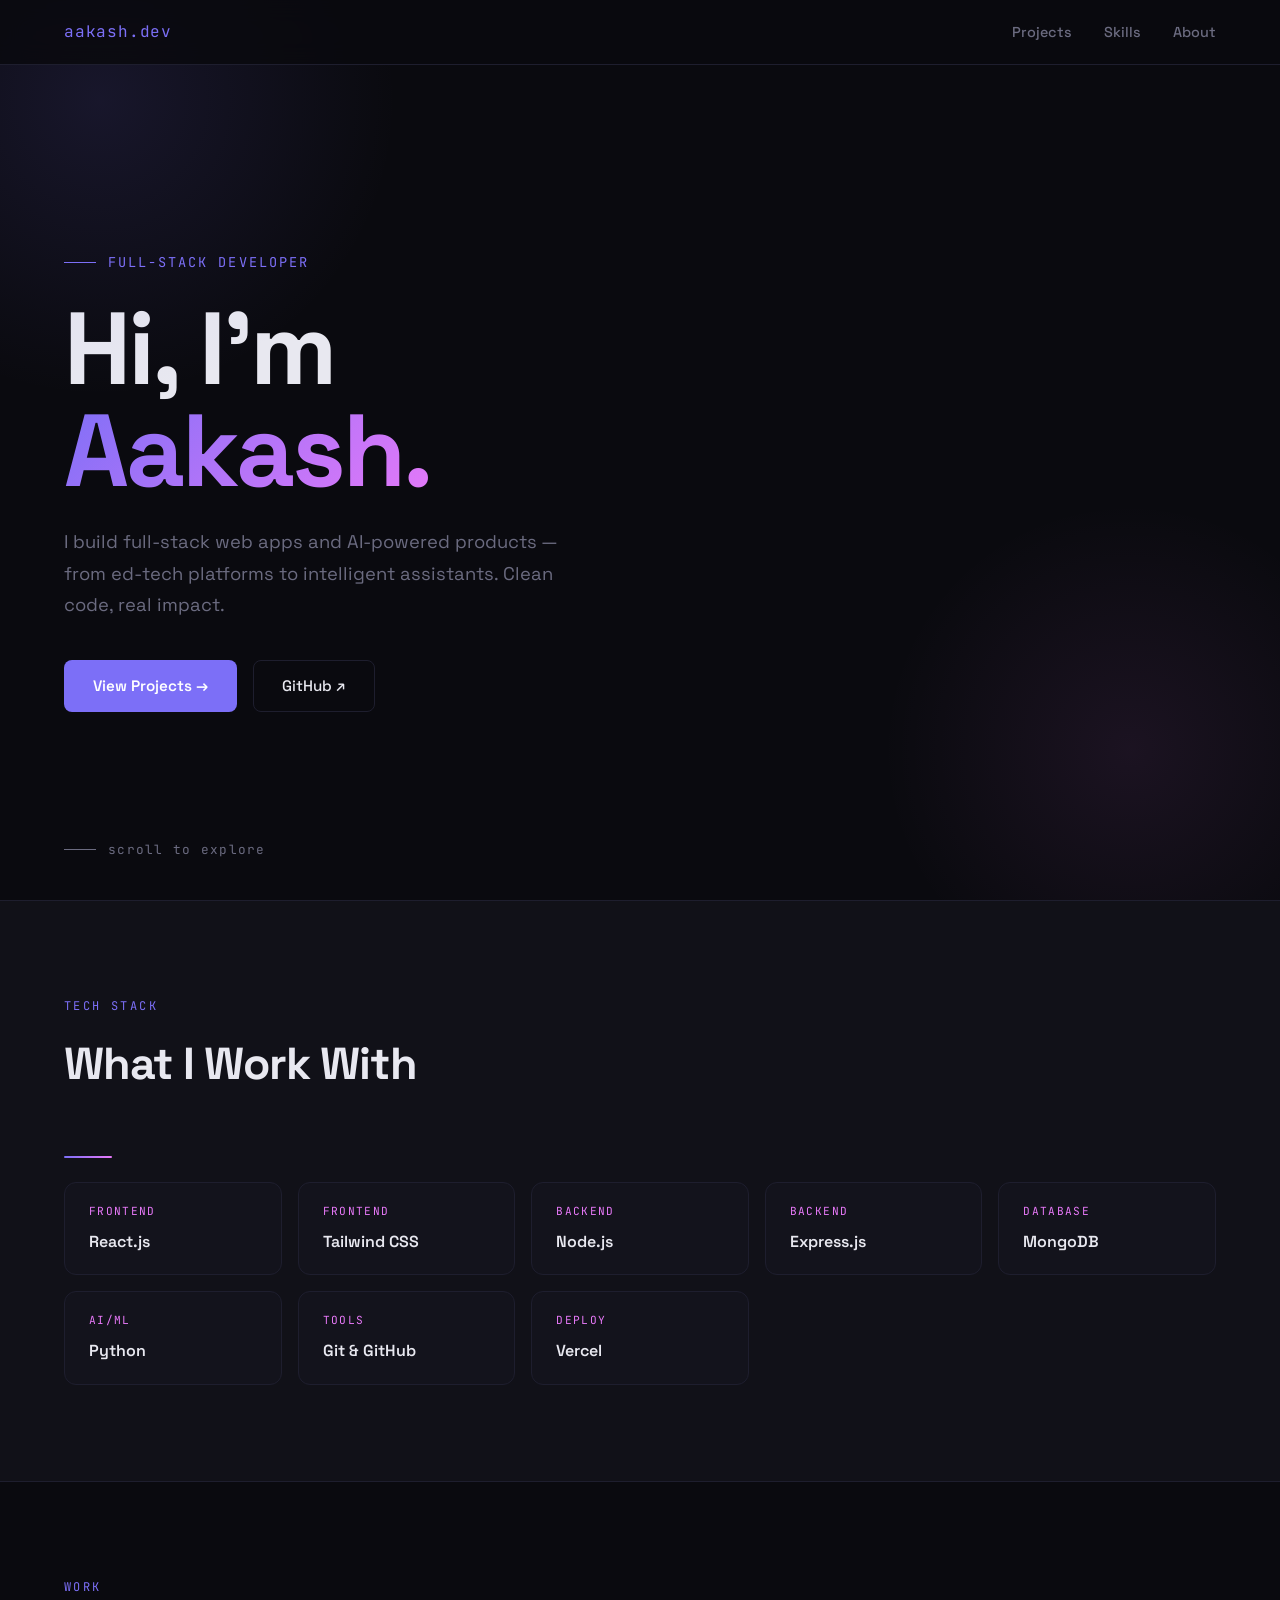
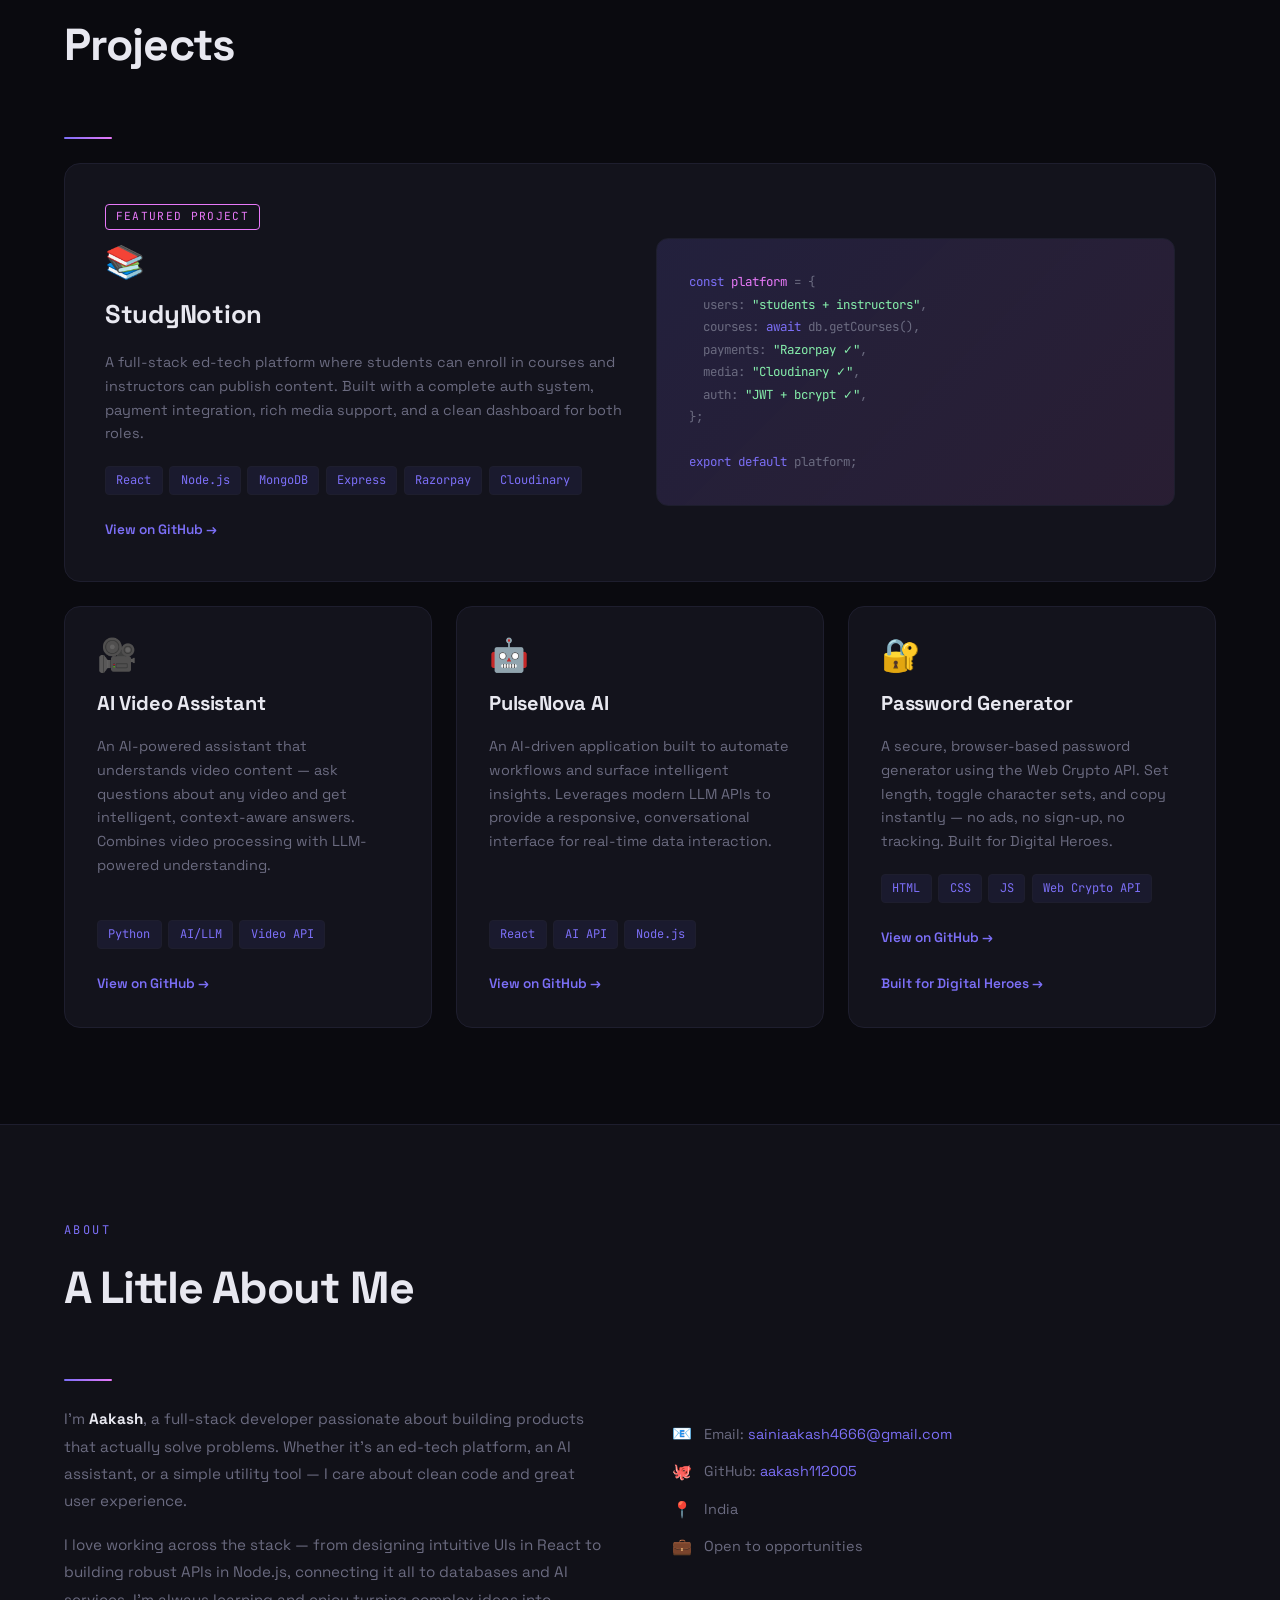
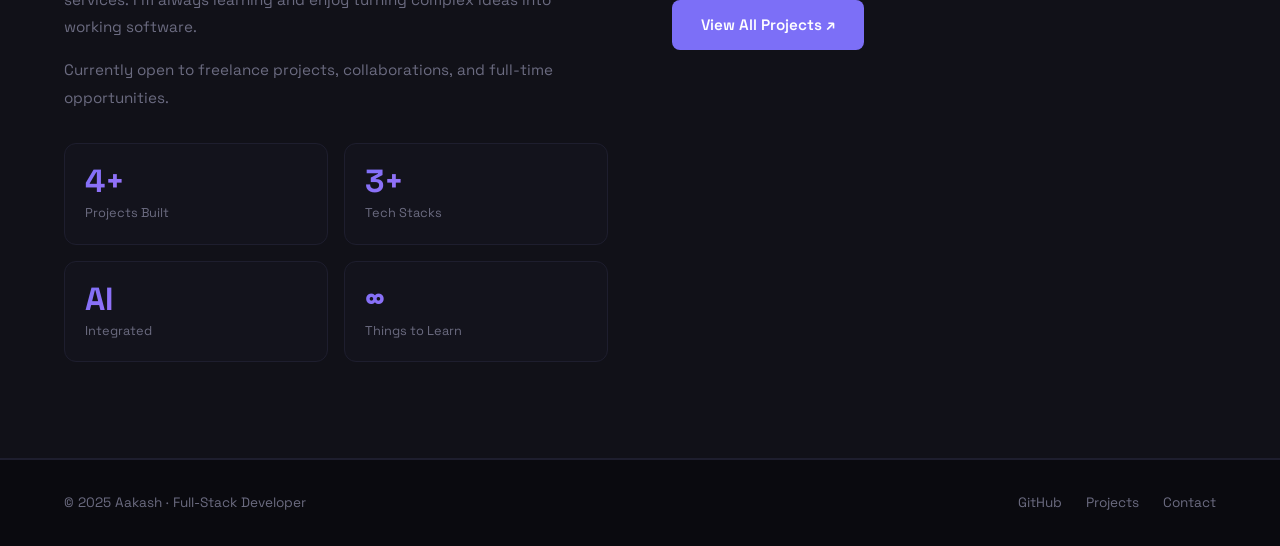
==== commit a5824651: "Update and rename index (1).html to index.html" ====
--- a/index.html
+++ b/index.html
@@ -1,306 +1,742 @@
-
 <!DOCTYPE html>
 <html lang="en">
-
 <head>
-  <meta charset="UTF-8" />
-  <meta http-equiv="X-UA-Compatible" content="IE=edge" />
-  <meta name="viewport" content="width=device-width, initial-scale=1.0" />
-  <title>Aakash Saini</title>
-
-  <!-- Link CSS -->
-  <link rel="stylesheet" href="./styles.css" />
-  <link rel="stylesheet" href="https://cdnjs.cloudflare.com/ajax/libs/font-awesome/6.5.0/css/all.min.css" />
-
-  <!-- Favicon -->
-  <link rel="shortcut icon" href="./images/userAsset/Alogo.png" type="image/x-icon" />
+<meta charset="UTF-8">
+<meta name="viewport" content="width=device-width, initial-scale=1.0">
+<title>Aakash — Developer Portfolio</title>
+<link href="https://fonts.googleapis.com/css2?family=Space+Grotesk:wght@300;400;500;600;700&family=JetBrains+Mono:wght@400;500&display=swap" rel="stylesheet">
+<style>
+  *, *::before, *::after { box-sizing: border-box; margin: 0; padding: 0; }
+
+  :root {
+    --bg: #0a0a0f;
+    --surface: #111118;
+    --border: #1e1e2e;
+    --accent: #7c6ff7;
+    --accent2: #e879f9;
+    --text: #e8e8f0;
+    --muted: #6b6b80;
+    --card: #13131c;
+    --tag-bg: #1a1a2e;
+  }
+
+  html { scroll-behavior: smooth; }
+
+  body {
+    background: var(--bg);
+    color: var(--text);
+    font-family: 'Space Grotesk', sans-serif;
+    line-height: 1.6;
+    overflow-x: hidden;
+  }
+
+  /* NAV */
+  nav {
+    position: fixed;
+    top: 0; left: 0; right: 0;
+    z-index: 100;
+    display: flex;
+    justify-content: space-between;
+    align-items: center;
+    padding: 1.2rem 5%;
+    background: rgba(10,10,15,0.85);
+    backdrop-filter: blur(12px);
+    border-bottom: 1px solid var(--border);
+  }
+
+  .nav-logo {
+    font-family: 'JetBrains Mono', monospace;
+    font-size: 1rem;
+    color: var(--accent);
+    letter-spacing: 0.05em;
+  }
+
+  .nav-links {
+    display: flex;
+    gap: 2rem;
+    list-style: none;
+  }
+
+  .nav-links a {
+    color: var(--muted);
+    text-decoration: none;
+    font-size: 0.9rem;
+    font-weight: 500;
+    transition: color 0.2s;
+  }
+
+  .nav-links a:hover { color: var(--text); }
+
+  /* HERO */
+  .hero {
+    min-height: 100vh;
+    display: flex;
+    flex-direction: column;
+    justify-content: center;
+    padding: 8rem 5% 4rem;
+    position: relative;
+    overflow: hidden;
+  }
+
+  .hero::before {
+    content: '';
+    position: absolute;
+    top: -200px; left: -200px;
+    width: 600px; height: 600px;
+    background: radial-gradient(circle, rgba(124,111,247,0.12) 0%, transparent 70%);
+    pointer-events: none;
+  }
+
+  .hero::after {
+    content: '';
+    position: absolute;
+    bottom: -100px; right: -100px;
+    width: 500px; height: 500px;
+    background: radial-gradient(circle, rgba(232,121,249,0.08) 0%, transparent 70%);
+    pointer-events: none;
+  }
+
+  .hero-eyebrow {
+    font-family: 'JetBrains Mono', monospace;
+    font-size: 0.85rem;
+    color: var(--accent);
+    letter-spacing: 0.15em;
+    text-transform: uppercase;
+    margin-bottom: 1.5rem;
+    display: flex;
+    align-items: center;
+    gap: 0.75rem;
+  }
+
+  .hero-eyebrow::before {
+    content: '';
+    display: inline-block;
+    width: 2rem;
+    height: 1px;
+    background: var(--accent);
+  }
+
+  h1 {
+    font-size: clamp(3rem, 8vw, 6.5rem);
+    font-weight: 700;
+    line-height: 1;
+    letter-spacing: -0.03em;
+    margin-bottom: 1.5rem;
+  }
+
+  .name-gradient {
+    background: linear-gradient(135deg, var(--accent), var(--accent2));
+    -webkit-background-clip: text;
+    -webkit-text-fill-color: transparent;
+    background-clip: text;
+  }
+
+  .hero-desc {
+    font-size: 1.15rem;
+    color: var(--muted);
+    max-width: 520px;
+    margin-bottom: 2.5rem;
+    line-height: 1.7;
+  }
+
+  .hero-cta {
+    display: flex;
+    gap: 1rem;
+    flex-wrap: wrap;
+  }
+
+  .btn-primary {
+    display: inline-flex;
+    align-items: center;
+    gap: 0.5rem;
+    background: var(--accent);
+    color: #fff;
+    text-decoration: none;
+    padding: 0.8rem 1.8rem;
+    border-radius: 8px;
+    font-weight: 600;
+    font-size: 0.95rem;
+    transition: opacity 0.2s, transform 0.2s;
+  }
+
+  .btn-primary:hover { opacity: 0.88; transform: translateY(-1px); }
+
+  .btn-ghost {
+    display: inline-flex;
+    align-items: center;
+    gap: 0.5rem;
+    border: 1px solid var(--border);
+    color: var(--text);
+    text-decoration: none;
+    padding: 0.8rem 1.8rem;
+    border-radius: 8px;
+    font-weight: 500;
+    font-size: 0.95rem;
+    transition: border-color 0.2s, transform 0.2s;
+  }
+
+  .btn-ghost:hover { border-color: var(--accent); transform: translateY(-1px); }
+
+  /* SCROLL INDICATOR */
+  .scroll-hint {
+    position: absolute;
+    bottom: 2.5rem;
+    left: 5%;
+    display: flex;
+    align-items: center;
+    gap: 0.75rem;
+    color: var(--muted);
+    font-size: 0.8rem;
+    font-family: 'JetBrains Mono', monospace;
+    letter-spacing: 0.1em;
+  }
+
+  .scroll-line {
+    width: 2rem;
+    height: 1px;
+    background: var(--muted);
+    animation: scrollPulse 2s ease-in-out infinite;
+  }
+
+  @keyframes scrollPulse {
+    0%, 100% { width: 2rem; opacity: 0.4; }
+    50% { width: 3rem; opacity: 1; }
+  }
+
+  /* SECTIONS */
+  section {
+    padding: 6rem 5%;
+  }
+
+  .section-label {
+    font-family: 'JetBrains Mono', monospace;
+    font-size: 0.75rem;
+    color: var(--accent);
+    letter-spacing: 0.2em;
+    text-transform: uppercase;
+    margin-bottom: 0.75rem;
+  }
+
+  h2 {
+    font-size: clamp(1.8rem, 4vw, 2.8rem);
+    font-weight: 700;
+    letter-spacing: -0.02em;
+    margin-bottom: 3.5rem;
+  }
+
+  /* SKILLS */
+  #skills { background: var(--surface); border-top: 1px solid var(--border); border-bottom: 1px solid var(--border); }
+
+  .skills-grid {
+    display: grid;
+    grid-template-columns: repeat(auto-fit, minmax(200px, 1fr));
+    gap: 1rem;
+  }
+
+  .skill-card {
+    background: var(--card);
+    border: 1px solid var(--border);
+    border-radius: 12px;
+    padding: 1.25rem 1.5rem;
+    display: flex;
+    flex-direction: column;
+    gap: 0.5rem;
+    transition: border-color 0.2s, transform 0.2s;
+  }
+
+  .skill-card:hover {
+    border-color: var(--accent);
+    transform: translateY(-2px);
+  }
+
+  .skill-cat {
+    font-size: 0.7rem;
+    font-family: 'JetBrains Mono', monospace;
+    color: var(--accent2);
+    letter-spacing: 0.12em;
+    text-transform: uppercase;
+  }
+
+  .skill-name {
+    font-size: 1rem;
+    font-weight: 600;
+  }
+
+  /* PROJECTS */
+  .projects-grid {
+    display: grid;
+    grid-template-columns: repeat(auto-fit, minmax(300px, 1fr));
+    gap: 1.5rem;
+  }
+
+  .project-card {
+    background: var(--card);
+    border: 1px solid var(--border);
+    border-radius: 16px;
+    padding: 2rem;
+    display: flex;
+    flex-direction: column;
+    gap: 1rem;
+    transition: border-color 0.25s, transform 0.25s;
+    position: relative;
+    overflow: hidden;
+  }
+
+  .project-card::before {
+    content: '';
+    position: absolute;
+    top: 0; left: 0; right: 0;
+    height: 3px;
+    background: linear-gradient(90deg, var(--accent), var(--accent2));
+    opacity: 0;
+    transition: opacity 0.25s;
+  }
+
+  .project-card:hover {
+    border-color: var(--accent);
+    transform: translateY(-4px);
+  }
+
+  .project-card:hover::before { opacity: 1; }
+
+  .project-icon {
+    font-size: 2rem;
+    line-height: 1;
+  }
+
+  .project-title {
+    font-size: 1.25rem;
+    font-weight: 700;
+    letter-spacing: -0.01em;
+  }
+
+  .project-desc {
+    color: var(--muted);
+    font-size: 0.9rem;
+    line-height: 1.65;
+    flex: 1;
+  }
+
+  .project-tags {
+    display: flex;
+    flex-wrap: wrap;
+    gap: 0.4rem;
+    margin-top: 0.25rem;
+  }
+
+  .tag {
+    background: var(--tag-bg);
+    color: var(--accent);
+    font-size: 0.75rem;
+    font-family: 'JetBrains Mono', monospace;
+    padding: 0.25rem 0.65rem;
+    border-radius: 4px;
+    border: 1px solid var(--border);
+  }
+
+  .project-link {
+    display: inline-flex;
+    align-items: center;
+    gap: 0.4rem;
+    color: var(--accent);
+    text-decoration: none;
+    font-size: 0.85rem;
+    font-weight: 600;
+    margin-top: 0.5rem;
+    transition: gap 0.2s;
+  }
+
+  .project-link:hover { gap: 0.65rem; }
+
+  /* FEATURED PROJECT */
+  .project-card.featured {
+    grid-column: 1 / -1;
+    display: grid;
+    grid-template-columns: 1fr 1fr;
+    gap: 2rem;
+    align-items: center;
+    padding: 2.5rem;
+  }
+
+  .project-card.featured .project-info { display: flex; flex-direction: column; gap: 1rem; }
+  .project-card.featured .project-title { font-size: 1.6rem; }
+
+  .featured-badge {
+    display: inline-block;
+    font-family: 'JetBrains Mono', monospace;
+    font-size: 0.7rem;
+    letter-spacing: 0.12em;
+    text-transform: uppercase;
+    color: var(--accent2);
+    border: 1px solid var(--accent2);
+    padding: 0.2rem 0.6rem;
+    border-radius: 4px;
+    width: fit-content;
+  }
+
+  .featured-visual {
+    background: linear-gradient(135deg, rgba(124,111,247,0.15), rgba(232,121,249,0.1));
+    border: 1px solid var(--border);
+    border-radius: 12px;
+    padding: 2rem;
+    font-family: 'JetBrains Mono', monospace;
+    font-size: 0.78rem;
+    color: var(--muted);
+    line-height: 1.8;
+  }
+
+  .code-accent { color: var(--accent); }
+  .code-accent2 { color: var(--accent2); }
+  .code-str { color: #86efac; }
+
+  /* ABOUT */
+  #about { background: var(--surface); border-top: 1px solid var(--border); border-bottom: 1px solid var(--border); }
+
+  .about-grid {
+    display: grid;
+    grid-template-columns: 1fr 1fr;
+    gap: 4rem;
+    align-items: start;
+  }
+
+  .about-text p {
+    color: var(--muted);
+    line-height: 1.8;
+    margin-bottom: 1rem;
+    font-size: 0.95rem;
+  }
+
+  .about-text p strong { color: var(--text); }
+
+  .stats {
+    display: grid;
+    grid-template-columns: 1fr 1fr;
+    gap: 1rem;
+    margin-top: 2rem;
+  }
+
+  .stat {
+    background: var(--card);
+    border: 1px solid var(--border);
+    border-radius: 12px;
+    padding: 1.25rem;
+  }
+
+  .stat-num {
+    font-size: 2rem;
+    font-weight: 700;
+    background: linear-gradient(135deg, var(--accent), var(--accent2));
+    -webkit-background-clip: text;
+    -webkit-text-fill-color: transparent;
+    background-clip: text;
+    line-height: 1.1;
+  }
+
+  .stat-label { color: var(--muted); font-size: 0.8rem; margin-top: 0.25rem; }
+
+  .about-contact { display: flex; flex-direction: column; gap: 0.75rem; margin-top: 1rem; }
+
+  .contact-row {
+    display: flex;
+    align-items: center;
+    gap: 0.75rem;
+    color: var(--muted);
+    font-size: 0.9rem;
+  }
+
+  .contact-icon { font-size: 1rem; }
+
+  .contact-row a { color: var(--accent); text-decoration: none; }
+  .contact-row a:hover { text-decoration: underline; }
+
+  /* FOOTER */
+  footer {
+    padding: 2rem 5%;
+    border-top: 1px solid var(--border);
+    display: flex;
+    justify-content: space-between;
+    align-items: center;
+    flex-wrap: wrap;
+    gap: 1rem;
+  }
+
+  footer p { color: var(--muted); font-size: 0.85rem; }
+
+  .footer-links {
+    display: flex;
+    gap: 1.5rem;
+  }
+
+  .footer-links a {
+    color: var(--muted);
+    text-decoration: none;
+    font-size: 0.85rem;
+    transition: color 0.2s;
+  }
+
+  .footer-links a:hover { color: var(--accent); }
+
+  /* DIVIDER */
+  .divider {
+    width: 3rem;
+    height: 2px;
+    background: linear-gradient(90deg, var(--accent), var(--accent2));
+    margin-bottom: 1.5rem;
+    border-radius: 2px;
+  }
+
+  /* RESPONSIVE */
+  @media (max-width: 768px) {
+    nav { padding: 1rem 5%; }
+    .nav-links { gap: 1.2rem; }
+
+    .project-card.featured {
+      grid-column: auto;
+      grid-template-columns: 1fr;
+    }
+
+    .featured-visual { display: none; }
+
+    .about-grid { grid-template-columns: 1fr; gap: 2rem; }
+
+    footer { flex-direction: column; align-items: flex-start; }
+  }
+</style>
 </head>
-
 <body>
-  <div id="wrapper">
-    <!-- Header Start -->
-    <header>
-      <div class="logo">
-        <img src="./images/userAsset/Alogo.png" alt="#" />
-        <h2 class="logoText">akash Saini</h2>
+
+<!-- NAV -->
+<nav>
+  <span class="nav-logo">aakash.dev</span>
+  <ul class="nav-links">
+    <li><a href="#projects">Projects</a></li>
+    <li><a href="#skills">Skills</a></li>
+    <li><a href="#about">About</a></li>
+  </ul>
+</nav>
+
+<!-- HERO -->
+<section class="hero">
+  <div class="hero-eyebrow">Full-Stack Developer</div>
+  <h1>Hi, I'm<br><span class="name-gradient">Aakash.</span></h1>
+  <p class="hero-desc">
+    I build full-stack web apps and AI-powered products — from ed-tech platforms to intelligent assistants. Clean code, real impact.
+  </p>
+  <div class="hero-cta">
+    <a href="#projects" class="btn-primary">View Projects →</a>
+    <a href="https://github.com/aakash112005" target="_blank" class="btn-ghost">GitHub ↗</a>
+  </div>
+
+  <div class="scroll-hint">
+    <span class="scroll-line"></span>
+    scroll to explore
+  </div>
+</section>
+
+<!-- SKILLS -->
+<section id="skills">
+  <div class="section-label">Tech Stack</div>
+  <h2>What I Work With</h2>
+  <div class="divider"></div>
+  <div class="skills-grid">
+    <div class="skill-card">
+      <span class="skill-cat">Frontend</span>
+      <span class="skill-name">React.js</span>
+    </div>
+    <div class="skill-card">
+      <span class="skill-cat">Frontend</span>
+      <span class="skill-name">Tailwind CSS</span>
+    </div>
+    <div class="skill-card">
+      <span class="skill-cat">Backend</span>
+      <span class="skill-name">Node.js</span>
+    </div>
+    <div class="skill-card">
+      <span class="skill-cat">Backend</span>
+      <span class="skill-name">Express.js</span>
+    </div>
+    <div class="skill-card">
+      <span class="skill-cat">Database</span>
+      <span class="skill-name">MongoDB</span>
+    </div>
+    <div class="skill-card">
+      <span class="skill-cat">AI/ML</span>
+      <span class="skill-name">Python</span>
+    </div>
+    <div class="skill-card">
+      <span class="skill-cat">Tools</span>
+      <span class="skill-name">Git & GitHub</span>
+    </div>
+    <div class="skill-card">
+      <span class="skill-cat">Deploy</span>
+      <span class="skill-name">Vercel</span>
+    </div>
+  </div>
+</section>
+
+<!-- PROJECTS -->
+<section id="projects">
+  <div class="section-label">Work</div>
+  <h2>Projects</h2>
+  <div class="divider"></div>
+
+  <div class="projects-grid">
+
+    <!-- FEATURED -->
+    <div class="project-card featured">
+      <div class="project-info">
+        <span class="featured-badge">Featured Project</span>
+        <div class="project-icon">📚</div>
+        <div class="project-title">StudyNotion</div>
+        <p class="project-desc">
+          A full-stack ed-tech platform where students can enroll in courses and instructors can publish content. Built with a complete auth system, payment integration, rich media support, and a clean dashboard for both roles.
+        </p>
+        <div class="project-tags">
+          <span class="tag">React</span>
+          <span class="tag">Node.js</span>
+          <span class="tag">MongoDB</span>
+          <span class="tag">Express</span>
+          <span class="tag">Razorpay</span>
+          <span class="tag">Cloudinary</span>
+        </div>
+        <a href="https://github.com/aakash112005/StudyNotion" target="_blank" class="project-link">View on GitHub →</a>
       </div>
-      <nav>
-        <ul>
-          <li><a href="#projects">Projects</a></li>
-          <li><a href="#skills">Skills</a></li>
-          <li><a href="#contactMe">Contact Me</a></li>
-        </ul>
-      </nav>
-    </header>
-    <!-- Header End -->
-
-    <!-- Hero Section Start -->
-    <section class="heroSection">
-      <h3 class="fadedText absolute">Aakash Saini</h3>
-      <div class="infoContainer">
-        <div class="heading">Hi! Aakash Saini</div>
-        <div class="heading subHeading">I am a <span class="role"></span></div>
-        <p class="desc">
-          I’m a Frontend developer and here is my portfolio website. Here
-          you’ll learn about my journey as a Frontend developer.
-          <br><br>
-          Email : aakashsaini1207@gmail.com
-        </p>
-     <a href="https://www.linkedin.com/in/aakash-saini112005"><div class="btn">Hire Me</div> </a> 
+      <div class="featured-visual">
+        <span class="code-accent">const</span> <span class="code-accent2">platform</span> = {<br>
+        &nbsp;&nbsp;users: <span class="code-str">"students + instructors"</span>,<br>
+        &nbsp;&nbsp;courses: <span class="code-accent">await</span> db.getCourses(),<br>
+        &nbsp;&nbsp;payments: <span class="code-str">"Razorpay ✓"</span>,<br>
+        &nbsp;&nbsp;media: <span class="code-str">"Cloudinary ✓"</span>,<br>
+        &nbsp;&nbsp;auth: <span class="code-str">"JWT + bcrypt ✓"</span>,<br>
+        };<br><br>
+        <span class="code-accent">export default</span> platform;
       </div>
-      <div class="imgContainer">
-        <div class="absolute icons iconDots">
-          <img src="./images/userAsset/dots.png" alt="" />
-        </div>
-        <div class="absolute icons icon-cube">
-          <img src="./images/userAsset/cube.png" alt="" />
-        </div>
-        <div class="absolute icons icon-circle">
-          <img src="./images/userAsset/circle.png" alt="" />
-        </div>
-        <div class="absolute icons iconZigZag">
-          <img src="./images/userAsset/zigzags.png" alt="" />
-        </div>
-        <div class="absolute icons icon-plus">
-          <img src="./images/userAsset/plus.png" alt="" />
-        </div>
-        <div class="">
-          <div class="userImage">
-            <img src="./images/userAsset/Aakash.jpg" alt="" />
-          </div>
-        </div>
+    </div>
+
+    <!-- AI VIDEO -->
+    <div class="project-card">
+      <div class="project-icon">🎥</div>
+      <div class="project-title">AI Video Assistant</div>
+      <p class="project-desc">
+        An AI-powered assistant that understands video content — ask questions about any video and get intelligent, context-aware answers. Combines video processing with LLM-powered understanding.
+      </p>
+      <div class="project-tags">
+        <span class="tag">Python</span>
+        <span class="tag">AI/LLM</span>
+        <span class="tag">Video API</span>
       </div>
-    </section>
-    <!-- Hero Section End -->
-
-    <!-- Project Section Start -->
-    <section id="projects" class="projectSection">
-      <h2 class="projectTitle">Projects</h2>
-      <div class="projectContainer">
-        <div class="projectCard" id="project1">
-          <div class="projectNumber rightNumber">01</div>
-          <div class="projectContent leftProjectContent">
-            <div class="projectSkillsContainer">
-              <img class="projectSkill" src="./images/stack/HTML.png" alt="" />
-              <img class="projectSkill" src="./images/stack/CSS.png" alt="" />
-              <img class="projectSkill" src="./images/stack/Javascript.svg" alt="" />
-              <img class="projectSkill" src="./images/stack/Tailwind.png" alt="" />
-              <img class="projectSkill" src="./images/stack/Redux.svg" alt="" />
-              <img class="projectSkill" src="./images/stack/Vercel.svg" alt="" />
-            </div>
-            <h2 class="projectHeading">SHOPNETIC</h2>
-            <p class="projectSubHeading">
-              Its is a Ecommerce Platform which provide you to ShOP According Your Need
-            </p>
-            <div class="btnGroup">
-              <button class="btn btnProject">Read More</button>
-              <a href="https://github.com/aakash112005/SHOPNETIC">
-                <i title="GitHubLink" class="fa-brands fa-github icon"></i>
-              </a>
-              <a href="https://shopnetic-green.vercel.app/">
-                <i title="Live Link" class="fa-solid fa-link icon"></i>
-              </a>
-            </div>
-          </div>
-        </div>
-
-        <div class="projectCard" id="project2">
-          <div class="projectNumber leftNumber">02</div>
-          <div class="projectContent rightProjectContent">
-            <div class="projectSkillsContainer">
-              <img class="projectSkill" src="./images/stack/HTML.png" alt="" />
-              <img class="projectSkill" src="./images/stack/CSS.png" alt="" />
-              <img class="projectSkill" src="./images/stack/Javascript.svg" alt="" />
-              <img class="projectSkill" src="./images/stack/Tailwind.png" alt="" />
-              <img class="projectSkill" src="./images/stack/Redux.svg" alt="" />
-              <img class="projectSkill" src="./images/stack/Vercel.svg" alt="" />
-            </div>
-            <h2 class="projectHeading">Tech-Courses</h2>
-            <p class="projectSubHeading">
-              A platform to Learn various Technology
-            </p>
-            <div class="btnGroup">
-              <button class="btn btnProject">Read More</button>
-              <a href="https://github.com/aakash112005/Tech-Courses">
-                <i title="GitHubLink" class="fa-brands fa-github icon"></i>
-              </a>
-              <a href="https://tech-courses-omega.vercel.app/">
-                <i title="Live Link" class="fa-solid fa-link icon"></i>
-              </a>
-            </div>
-          </div>
-        </div>
-
-        <div class="projectCard" id="project3">
-          <div class="projectNumber rightNumber">03</div>
-          <div class="projectContent leftProjectContent">
-            <div class="projectSkillsContainer">
-              <img class="projectSkill" src="./images/stack/HTML.png" alt="" />
-              <img class="projectSkill" src="./images/stack/CSS.png" alt="" />
-              <img class="projectSkill" src="./images/stack/Javascript.svg" alt="" />
-              <img class="projectSkill" src="./images/stack/Tailwind.png" alt="" />
-              <img class="projectSkill" src="./images/stack/Redux.svg" alt="" />
-              <img class="projectSkill" src="./images/stack/Vercel.svg" alt="" />
-            </div>
-            <h2 class="projectHeading">Weather App</h2>
-            <p class="projectSubHeading">A Website in Which Your Weather of Your city</p>
-            <div class="btnGroup">
-              <button class="btn btnProject">Read More</button>
-              <a href="https://github.com/aakash112005/Weather-App">
-                <i title="GitHubLink" class="fa-brands fa-github icon"></i>
-              </a>
-              <a href="https://aakash112005.github.io/Weather-App/">
-                <i title="Live Link" class="fa-solid fa-link icon"></i>
-              </a>
-            </div>
-          </div>
-        </div>
-
-        <div class="projectCard" id="project4">
-          <div class="projectNumber leftNumber">04</div>
-          <div class="projectContent rightProjectContent">
-            <div class="projectSkillsContainer">
-              <img class="projectSkill" src="./images/stack/HTML.png" alt="" />
-              <img class="projectSkill" src="./images/stack/CSS.png" alt="" />
-              <img class="projectSkill" src="./images/stack/Javascript.svg" alt="" />
-              <img class="projectSkill" src="./images/stack/Tailwind.png" alt="" />
-              <img class="projectSkill" src="./images/stack/Vercel.svg" alt="" />
-            </div>
-            <h2 class="projectHeading">Blogging Platform</h2>
-            <p class="projectSubHeading">Blogging Platform where you see and upload Blogs</p>
-            <div class="btnGroup">
-              <button class="btn btnProject">Read More</button>
-              <a href="https://github.com/aakash112005/Blogging-Site">
-                <i title="GitHubLink" class="fa-brands fa-github icon"></i>
-              </a>
-              <a href="https://aakash112005.github.io/Blogging-Site/">
-                <i title="Live Link" class="fa-solid fa-link icon"></i>
-              </a>
-            </div>
-          </div>
-        </div>
+      <a href="https://github.com/aakash112005/ai-video-assistant" target="_blank" class="project-link">View on GitHub →</a>
+    </div>
+
+    <!-- PULSENOVA -->
+    <div class="project-card">
+      <div class="project-icon">🤖</div>
+      <div class="project-title">PulseNova AI</div>
+      <p class="project-desc">
+        An AI-driven application built to automate workflows and surface intelligent insights. Leverages modern LLM APIs to provide a responsive, conversational interface for real-time data interaction.
+      </p>
+      <div class="project-tags">
+        <span class="tag">React</span>
+        <span class="tag">AI API</span>
+        <span class="tag">Node.js</span>
       </div>
-    </section>
-    <!-- Project Section End -->
-
-    <!-- Skill Section Start -->
-    <section class="skillContainer" id="skills">
-      <div class="skillFadedText absolute">Skills</div>
-      <div class="leftSkillContainer">
-        <h2 class="skillHeading"><span>M</span>e and <br />MyTech Stack</h2>
-        <div class="skillSubHeading">
-          <p>
-            Hi Everyone My name is Aakash Saini I am a Front Web Developer. I have been working for last 1 Year and currently I am
-            an undergraduate in CSE.
-          </p>
-          <p>
-            I'm a dedicated Computer Science Engineering student at AKGEC with a strong interest in frontend web development
-            and problem-solving using Data Structures and Algorithms in C++.
-            Looking ahead, I’m excited to dive into the world of Artificial Intelligence and Machine Learning.
-          </p>
-          <p>
-            Alongside my core degree, I’m pursuing a minor in Project Management to better understand how tech solutions are planned,
-            executed, and delivered in real-world scenarios.
-          </p>
-        </div>
+      <a href="https://github.com/aakash112005/PulseNova-AI" target="_blank" class="project-link">View on GitHub →</a>
+    </div>
+
+    <!-- PASSWORD GEN -->
+    <div class="project-card">
+      <div class="project-icon">🔐</div>
+      <div class="project-title">Password Generator</div>
+      <p class="project-desc">
+        A secure, browser-based password generator using the Web Crypto API. Set length, toggle character sets, and copy instantly — no ads, no sign-up, no tracking. Built for Digital Heroes.
+      </p>
+      <div class="project-tags">
+        <span class="tag">HTML</span>
+        <span class="tag">CSS</span>
+        <span class="tag">JS</span>
+        <span class="tag">Web Crypto API</span>
       </div>
-
-      <div class="rightSkillContainer">
-        <img src="./images/userAsset/blob vector.png" class="blobStyle" alt="" />
-        <img src="./images/stack/HTML.png" alt="" class="skillsLogo" />
-        <img src="./images/stack/CSS.png" alt="" class="skillsLogo" />
-        <img src="./images/stack/Javascript.svg" alt="" class="skillsLogo" />
-        <img src="./images/stack/React.png" alt="" class="skillsLogo" />
-        <!-- <img src="./images/stack/NodeJs.svg" alt="" class="skillsLogo" />
-        <img src="./images/stack/Next.svg" alt="" class="skillsLogo" /> -->
-        <img src="./images/stack/Redux.svg" alt="" class="skillsLogo" />
-        <img src="./images/stack/Tailwind.png" alt="" class="skillsLogo" />
-        <img src="./images/stack/Bootstrap.svg" alt="" class="skillsLogo" />
-        <!-- <img src="./images/stack/MaterialUI.svg" alt="" class="skillsLogo" />
-        <img src="./images/stack/Express.png" alt="" class="skillsLogo" /> -->
-        <img src="./images/stack/Git.svg" alt="" class="skillsLogo" />
-        <img src="./images/stack/Github.svg" alt="" class="skillsLogo" />
-        <!-- <img src="./images/stack/Graphql.svg" alt="" class="skillsLogo" />
-        <img src="./images/stack/MongoDB.svg" alt="" class="skillsLogo" /> -->
-        <img src="./images/stack/Vercel.svg" alt="" class="skillsLogo" />
-        <!-- <img src="./images/stack/ChartJs.svg" alt="" class="skillsLogo" />
-        <img src="./images/stack/Bash.svg" alt="" class="skillsLogo" />
-        <img src="./images/stack/Docker.svg" alt="" class="skillsLogo" />
-        <img src="./images/stack/K8s.svg" alt="" class="skillsLogo" /> -->
+      <a href="https://github.com/aakash112005/Digital_Heroes" target="_blank" class="project-link">View on GitHub →</a>
+      <a href="https://digitalheroesco.com" target="_blank" class="project-link">Built for Digital Heroes →</a>
+    </div>
+
+  </div>
+</section>
+
+<!-- ABOUT -->
+<section id="about">
+  <div class="section-label">About</div>
+  <h2>A Little About Me</h2>
+  <div class="divider"></div>
+
+  <div class="about-grid">
+    <div class="about-text">
+      <p>
+        I'm <strong>Aakash</strong>, a full-stack developer passionate about building products that actually solve problems. Whether it's an ed-tech platform, an AI assistant, or a simple utility tool — I care about clean code and great user experience.
+      </p>
+      <p>
+        I love working across the stack — from designing intuitive UIs in React to building robust APIs in Node.js, connecting it all to databases and AI services. I'm always learning and enjoy turning complex ideas into working software.
+      </p>
+      <p>
+        Currently open to freelance projects, collaborations, and full-time opportunities.
+      </p>
+
+      <div class="stats">
+        <div class="stat">
+          <div class="stat-num">4+</div>
+          <div class="stat-label">Projects Built</div>
+        </div>
+        <div class="stat">
+          <div class="stat-num">3+</div>
+          <div class="stat-label">Tech Stacks</div>
+        </div>
+        <div class="stat">
+          <div class="stat-num">AI</div>
+          <div class="stat-label">Integrated</div>
+        </div>
+        <div class="stat">
+          <div class="stat-num">∞</div>
+          <div class="stat-label">Things to Learn</div>
+        </div>
       </div>
-    </section>
-    <!-- Skill Section End -->
-
-    <!-- Contact Me Section Start -->
-    <section class="contactMeSection" id="contactMe">
-      <div class="container">
-        <h2>Contact Me</h2>
-        <h3>Questions, Thoughts, Or Just Want To Say Hello?</h3>
-        <div class="contactUsForm">
-<form action="https://formsubmit.co/aakashsaini1207@gmail.com" method="POST">
-  <input type="hidden" name="_captcha" value="false" />
-  
-  <div class="formFieldContainer">
-    <input class="formField" type="text" name="name" placeholder="Enter your name" required />
+    </div>
+
+    <div>
+      <div class="about-contact">
+        <div class="contact-row">
+          <span class="contact-icon">📧</span>
+          <span>Email: <a href="sainiaakash4666@gmail.com">sainiaakash4666@gmail.com</a></span>
+        </div>
+        <div class="contact-row">
+          <span class="contact-icon">🐙</span>
+          <span>GitHub: <a href="https://github.com/aakash112005" target="_blank">aakash112005</a></span>
+        </div>
+        <div class="contact-row">
+          <span class="contact-icon">📍</span>
+          <span>India</span>
+        </div>
+        <div class="contact-row">
+          <span class="contact-icon">💼</span>
+          <span>Open to opportunities</span>
+        </div>
+      </div>
+
+      <div style="margin-top: 2.5rem;">
+        <a href="https://github.com/aakash112005" target="_blank" class="btn-primary">View All Projects ↗</a>
+      </div>
+    </div>
   </div>
-  <div class="formFieldContainer">
-    <input class="formField" type="email" name="email" placeholder="Enter your email address" required />
+</section>
+
+<!-- FOOTER -->
+<footer>
+  <p>© 2025 Aakash · Full-Stack Developer</p>
+  <div class="footer-links">
+    <a href="https://github.com/aakash112005" target="_blank">GitHub</a>
+    <a href="#projects">Projects</a>
+    <a href="#about">Contact</a>
   </div>
-  <div class="formFieldContainer">
-    <input class="formField" type="text" name="subject" placeholder="Enter your subject" required />
-  </div>
-  <div class="formFieldContainer">
-    <textarea class="formField" name="message" cols="30" rows="10" placeholder="Enter your message" required></textarea>
-  </div>
-  <div class="formBtn">
-    <button type="submit" class="btn" id="submit-btn">
-      Send Message <i class="submit-icon fa-solid fa-paper-plane"></i>
-    </button>
-  </div>
-</form>
-
-
-        </div>
-      </div>
-    </section>
-    <!-- Contact Me Section End -->
-
-    <!-- Footer Section Start -->
-    <footer>
-      <div class="container footerContainer">
-        <div class="footerFadedText">Aakash Saini</div>
-        <div class="linkContainer">
-          <div><a href="#projects">Projects</a></div>
-          <div><a href="#skills">Skills</a></div>
-          <div><a href="#contactMe">Contact Me</a></div>
-        </div>
-        <div class="iconContainer">
-          <a href="https://www.linkedin.com/in/aakash-saini112005"><i class="fa-brands fa-linkedin icon"></i></a>
-          <a href="https://github.com/aakash112005"><i class="fa-brands fa-github icon"></i></a>
-          <i class="fa-brands fa-twitter icon"></i>
-          <i class="fa-brands fa-instagram icon"></i>
-          <a href="mailto:aakashsaini1207@gmail.com"><i class="fa-regular fa-envelope icon"></i></a>
-        </div>
-      </div>
-    </footer>
-  </div>
-
-  <script src="https://cdn.jsdelivr.net/npm/typed.js@2.0.12"></script>
-  <script src="https://kit.fontawesome.com/58a810656e.js" crossorigin="anonymous"></script>
-  <script>
-    var typeData = new Typed(".role", {
-      strings: [
-        "Frontend Developer",
-        "Web Developer",
-        "UI-UX Designer",
-        "Backend Developer",
-        "Coder",
-      ],
-      loop: true,
-      typeSpeed: 100,
-      backSpeed: 80,
-      backDelay: 1000,
-    });
-  </script>
+</footer>
+
 </body>
 </html>
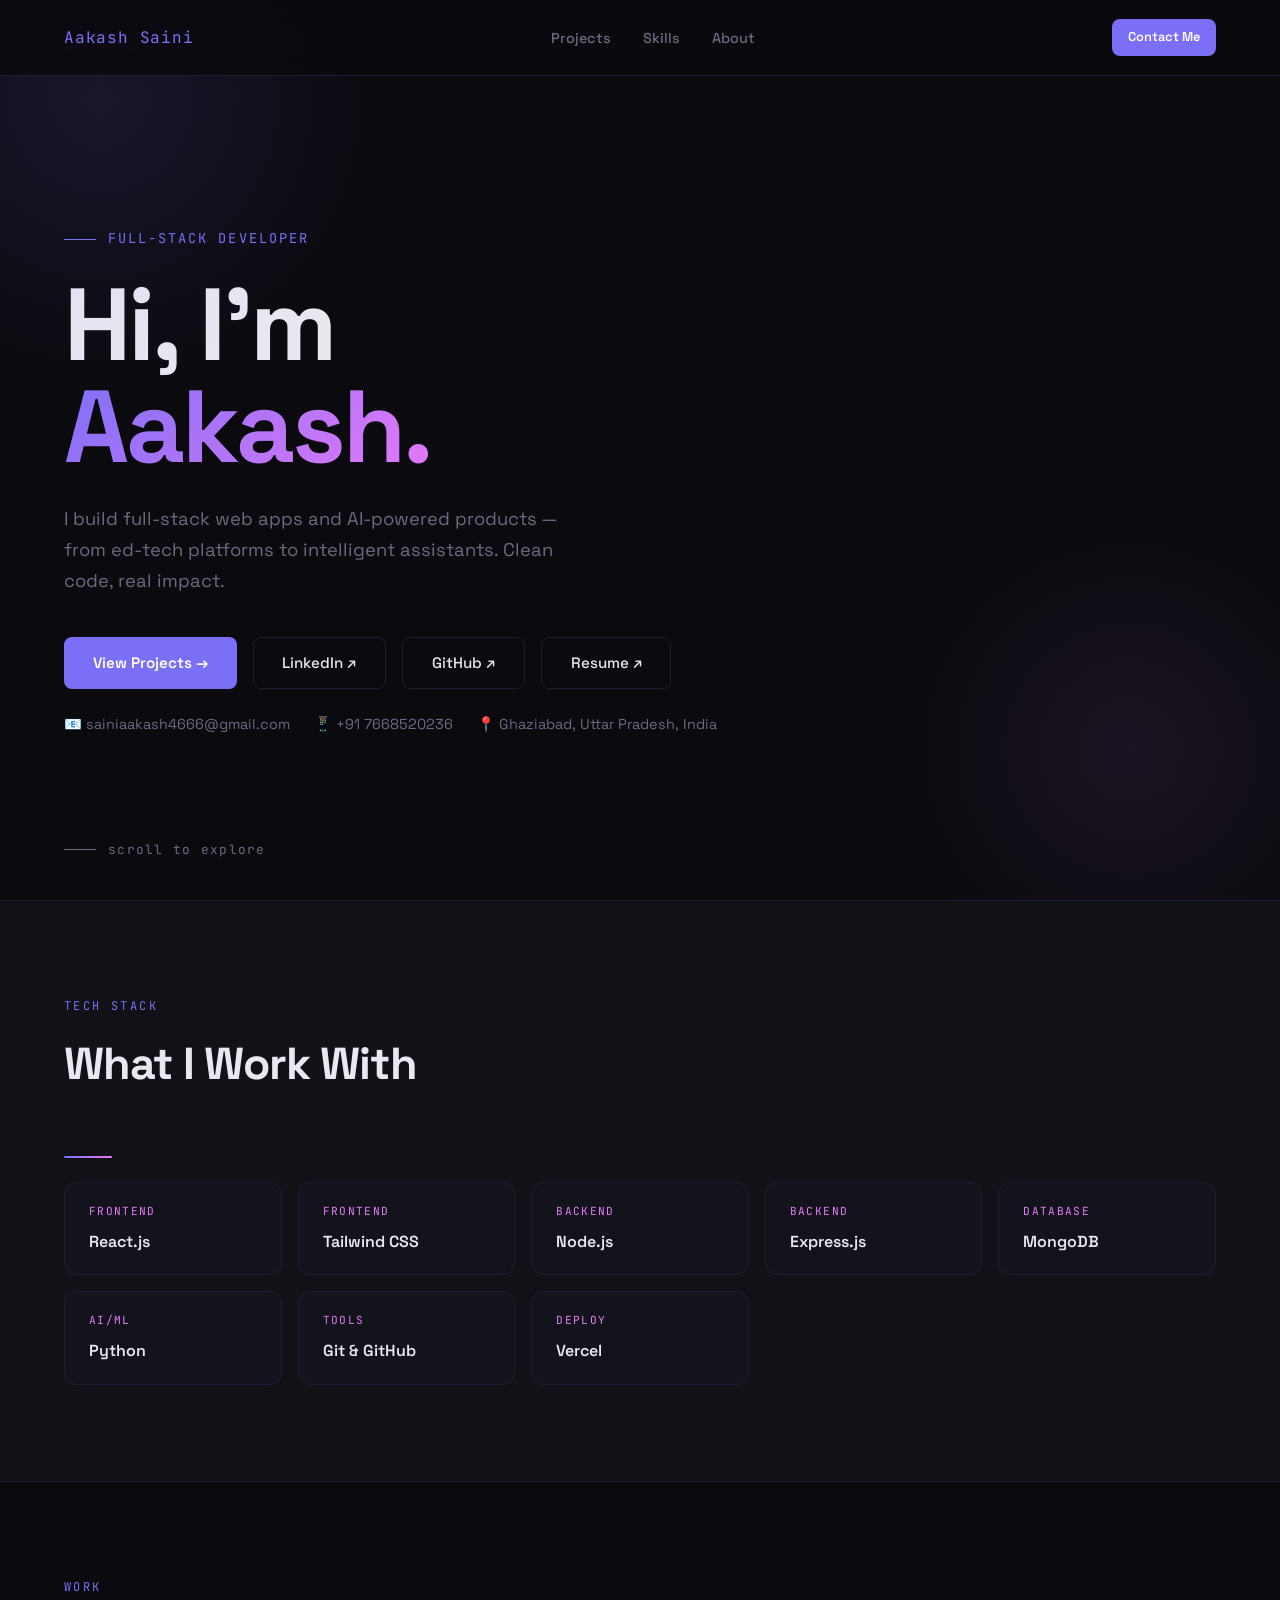
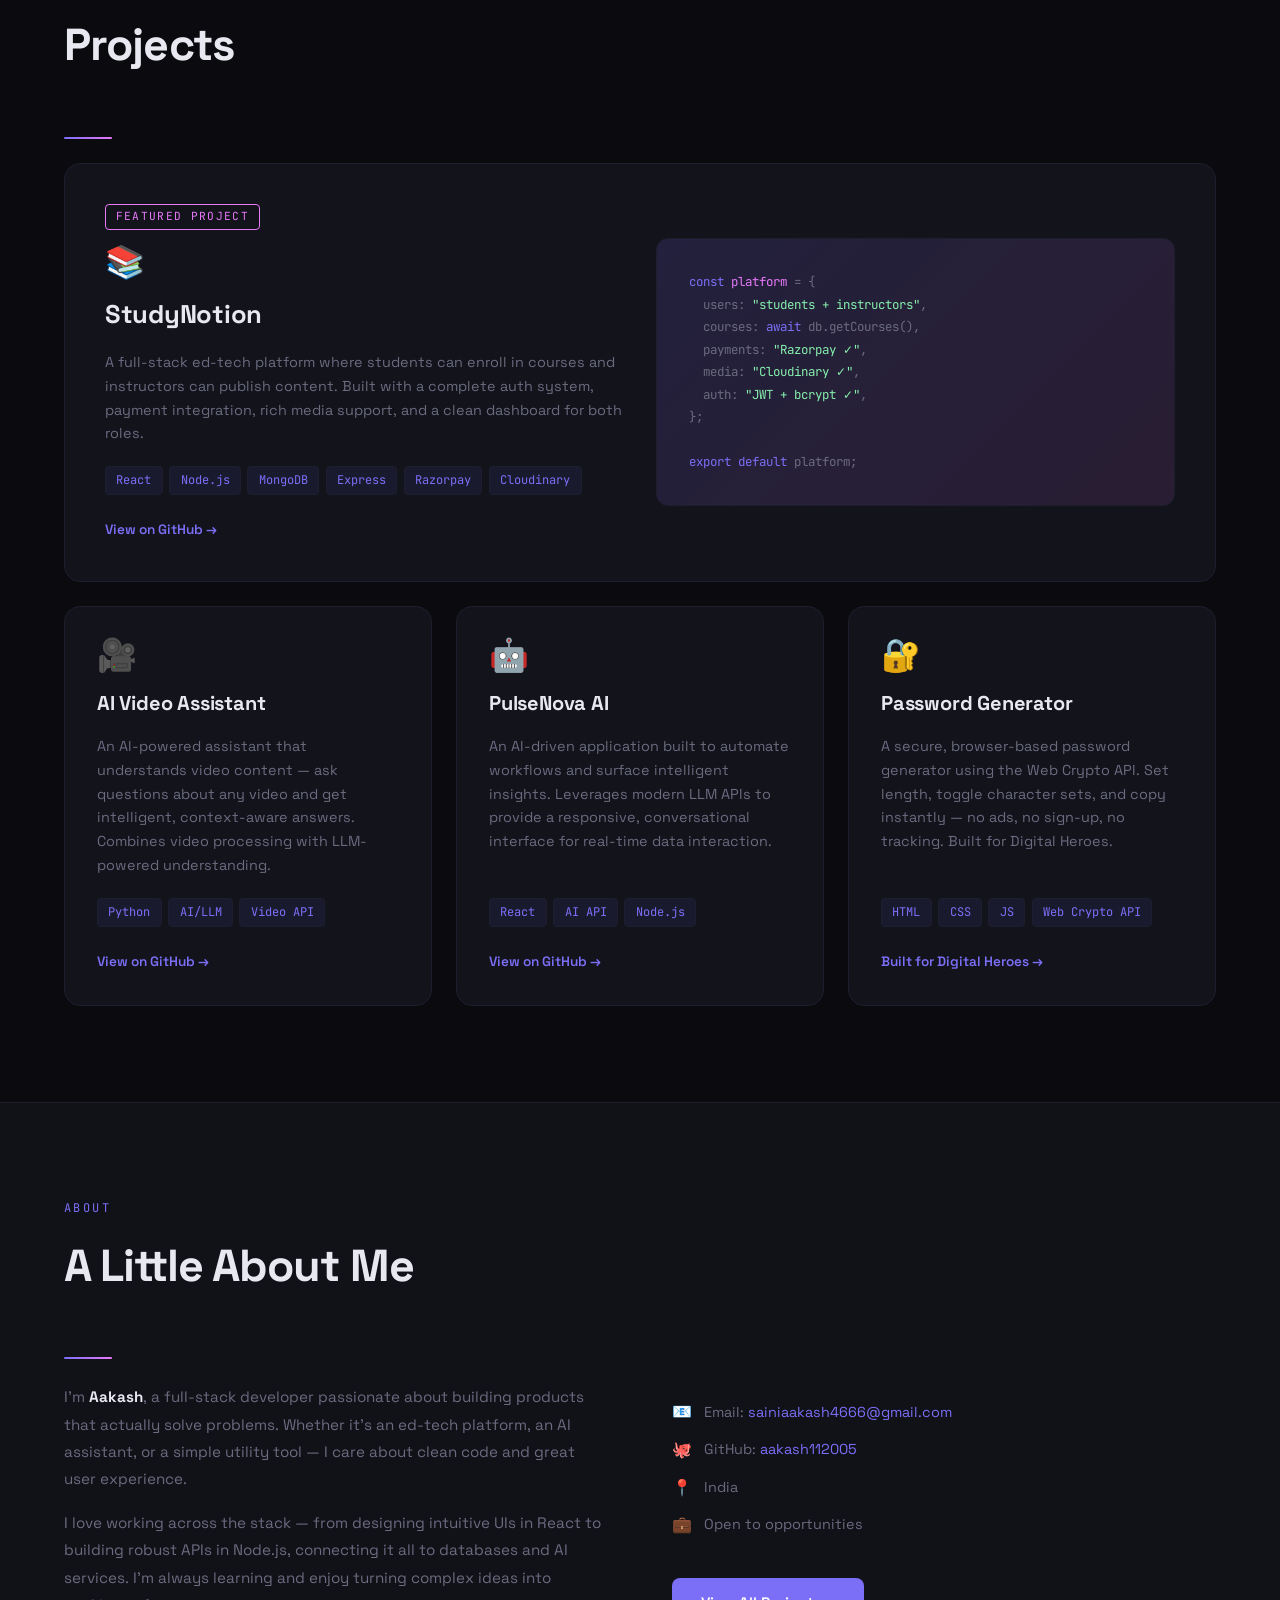
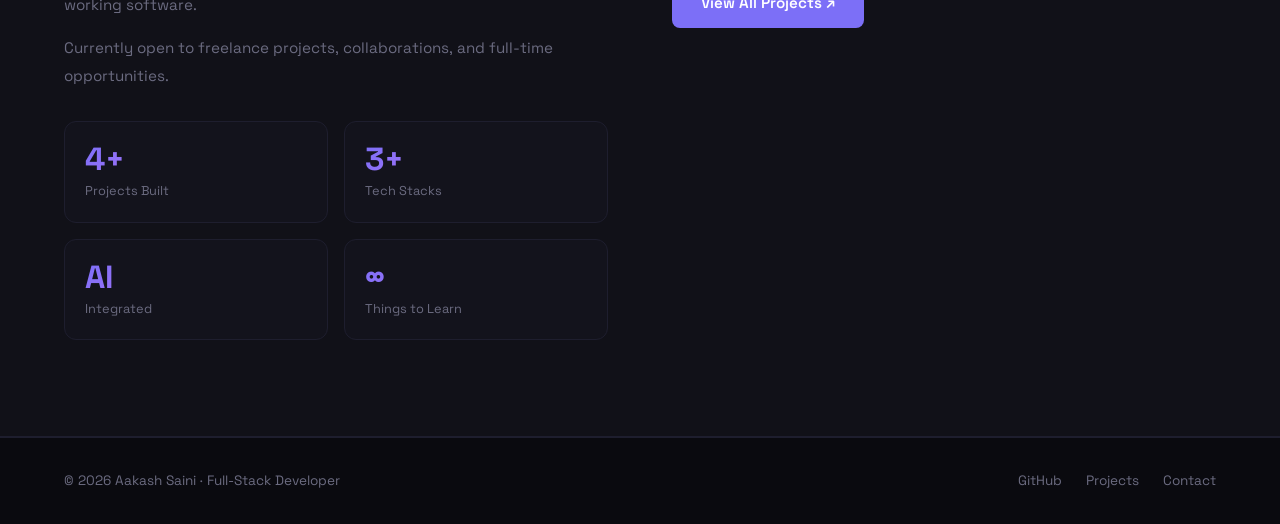
==== commit be69f54d: "Update index.html" ====
--- a/index.html
+++ b/index.html
@@ -501,18 +501,57 @@
 
     footer { flex-direction: column; align-items: flex-start; }
   }
+  .hero-contact {
+    display: flex;
+    flex-wrap: wrap;
+    gap: 1.5rem;
+    margin-top: 1.5rem;
+}
+
+.contact-item {
+    color: var(--muted);
+    text-decoration: none;
+    font-size: 0.9rem;
+    transition: all 0.3s ease;
+    cursor: pointer;
+}
+
+.contact-item:hover {
+    color: var(--accent);
+    transform: translateY(-2px);
+}
+
+.contact-btn {
+    background: var(--accent);
+    color: white;
+    text-decoration: none;
+    padding: 0.5rem 1rem;
+    border-radius: 8px;
+    font-size: 0.8rem;
+    font-weight: 600;
+    transition: all 0.3s ease;
+}
+
+.contact-btn:hover {
+    opacity: 0.9;
+    transform: translateY(-2px);
+    cursor: pointer;
+}
 </style>
 </head>
 <body>
 
 <!-- NAV -->
 <nav>
-  <span class="nav-logo">aakash.dev</span>
+  <span class="nav-logo">Aakash Saini</span>
   <ul class="nav-links">
     <li><a href="#projects">Projects</a></li>
     <li><a href="#skills">Skills</a></li>
     <li><a href="#about">About</a></li>
   </ul>
+   <a href="mailto:sainiaakash4666@gmail.com" class="contact-btn">
+    Contact Me
+  </a>
 </nav>
 
 <!-- HERO -->
@@ -524,8 +563,28 @@
   </p>
   <div class="hero-cta">
     <a href="#projects" class="btn-primary">View Projects →</a>
+     <a href="https://www.linkedin.com/in/aakash-saini112005" target="_blank" class="btn-ghost">
+    LinkedIn ↗
+  </a>
     <a href="https://github.com/aakash112005" target="_blank" class="btn-ghost">GitHub ↗</a>
+    <a href="https://drive.google.com/file/d/1ILzwZxKN__PB42fBj9YPe0d6lIrax3HI/view?usp=drive_link" target="_blank" class="btn-ghost">Resume ↗</a>
   </div>
+
+ <div class="hero-contact">
+    
+    <a href="mailto:sainiaakash4666@gmail.com" class="contact-item">
+        📧 sainiaakash4666@gmail.com
+    </a>
+
+    <a href="tel:+917668520236" class="contact-item">
+        📱 +91 7668520236
+    </a>
+
+    <span class="contact-item">
+        📍 Ghaziabad, Uttar Pradesh, India
+    </span>
+
+</div>
 
   <div class="scroll-hint">
     <span class="scroll-line"></span>
@@ -656,7 +715,6 @@
         <span class="tag">JS</span>
         <span class="tag">Web Crypto API</span>
       </div>
-      <a href="https://github.com/aakash112005/Digital_Heroes" target="_blank" class="project-link">View on GitHub →</a>
       <a href="https://digitalheroesco.com" target="_blank" class="project-link">Built for Digital Heroes →</a>
     </div>
 
@@ -705,7 +763,7 @@
       <div class="about-contact">
         <div class="contact-row">
           <span class="contact-icon">📧</span>
-          <span>Email: <a href="sainiaakash4666@gmail.com">sainiaakash4666@gmail.com</a></span>
+          <span>Email: <a href="mailto:sainiaakash4666@gmail.com">sainiaakash4666@gmail.com</a></span>
         </div>
         <div class="contact-row">
           <span class="contact-icon">🐙</span>
@@ -730,7 +788,7 @@
 
 <!-- FOOTER -->
 <footer>
-  <p>© 2025 Aakash · Full-Stack Developer</p>
+  <p>© 2026 Aakash Saini · Full-Stack Developer</p>
   <div class="footer-links">
     <a href="https://github.com/aakash112005" target="_blank">GitHub</a>
     <a href="#projects">Projects</a>
